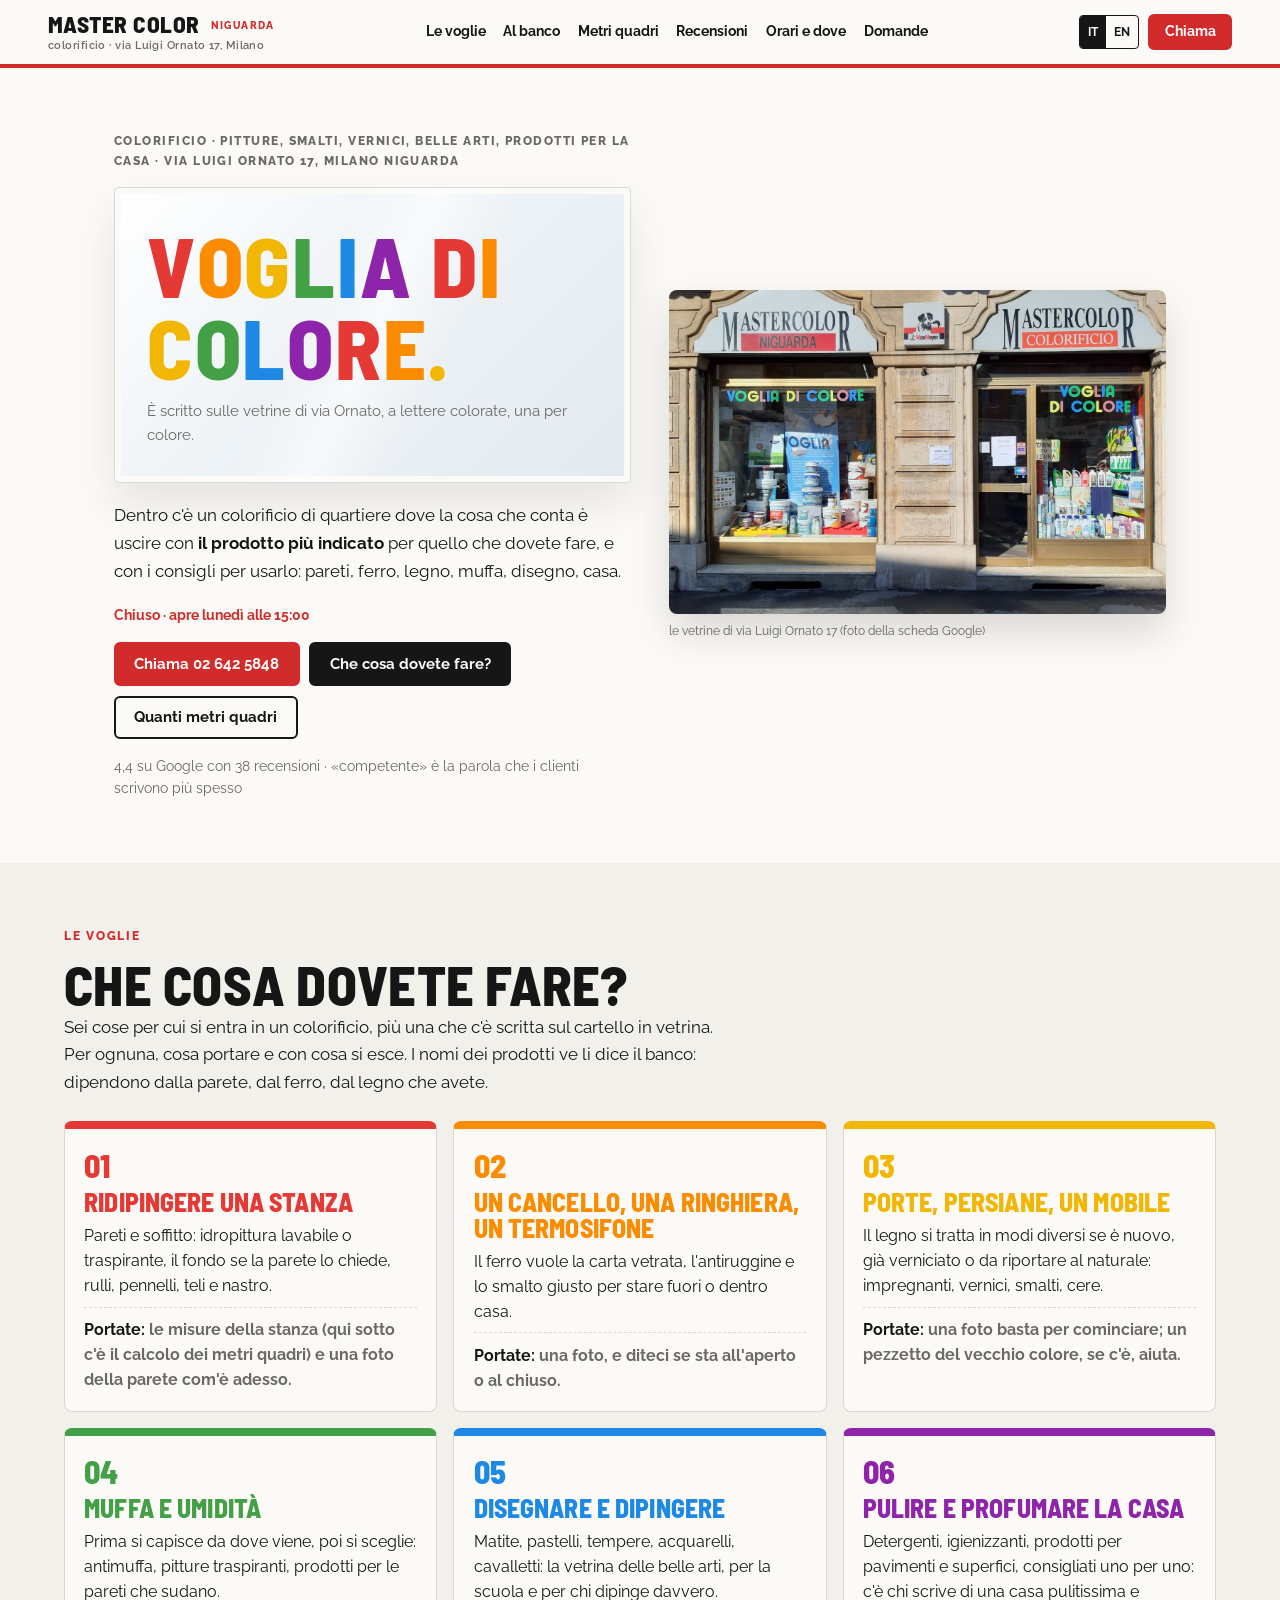
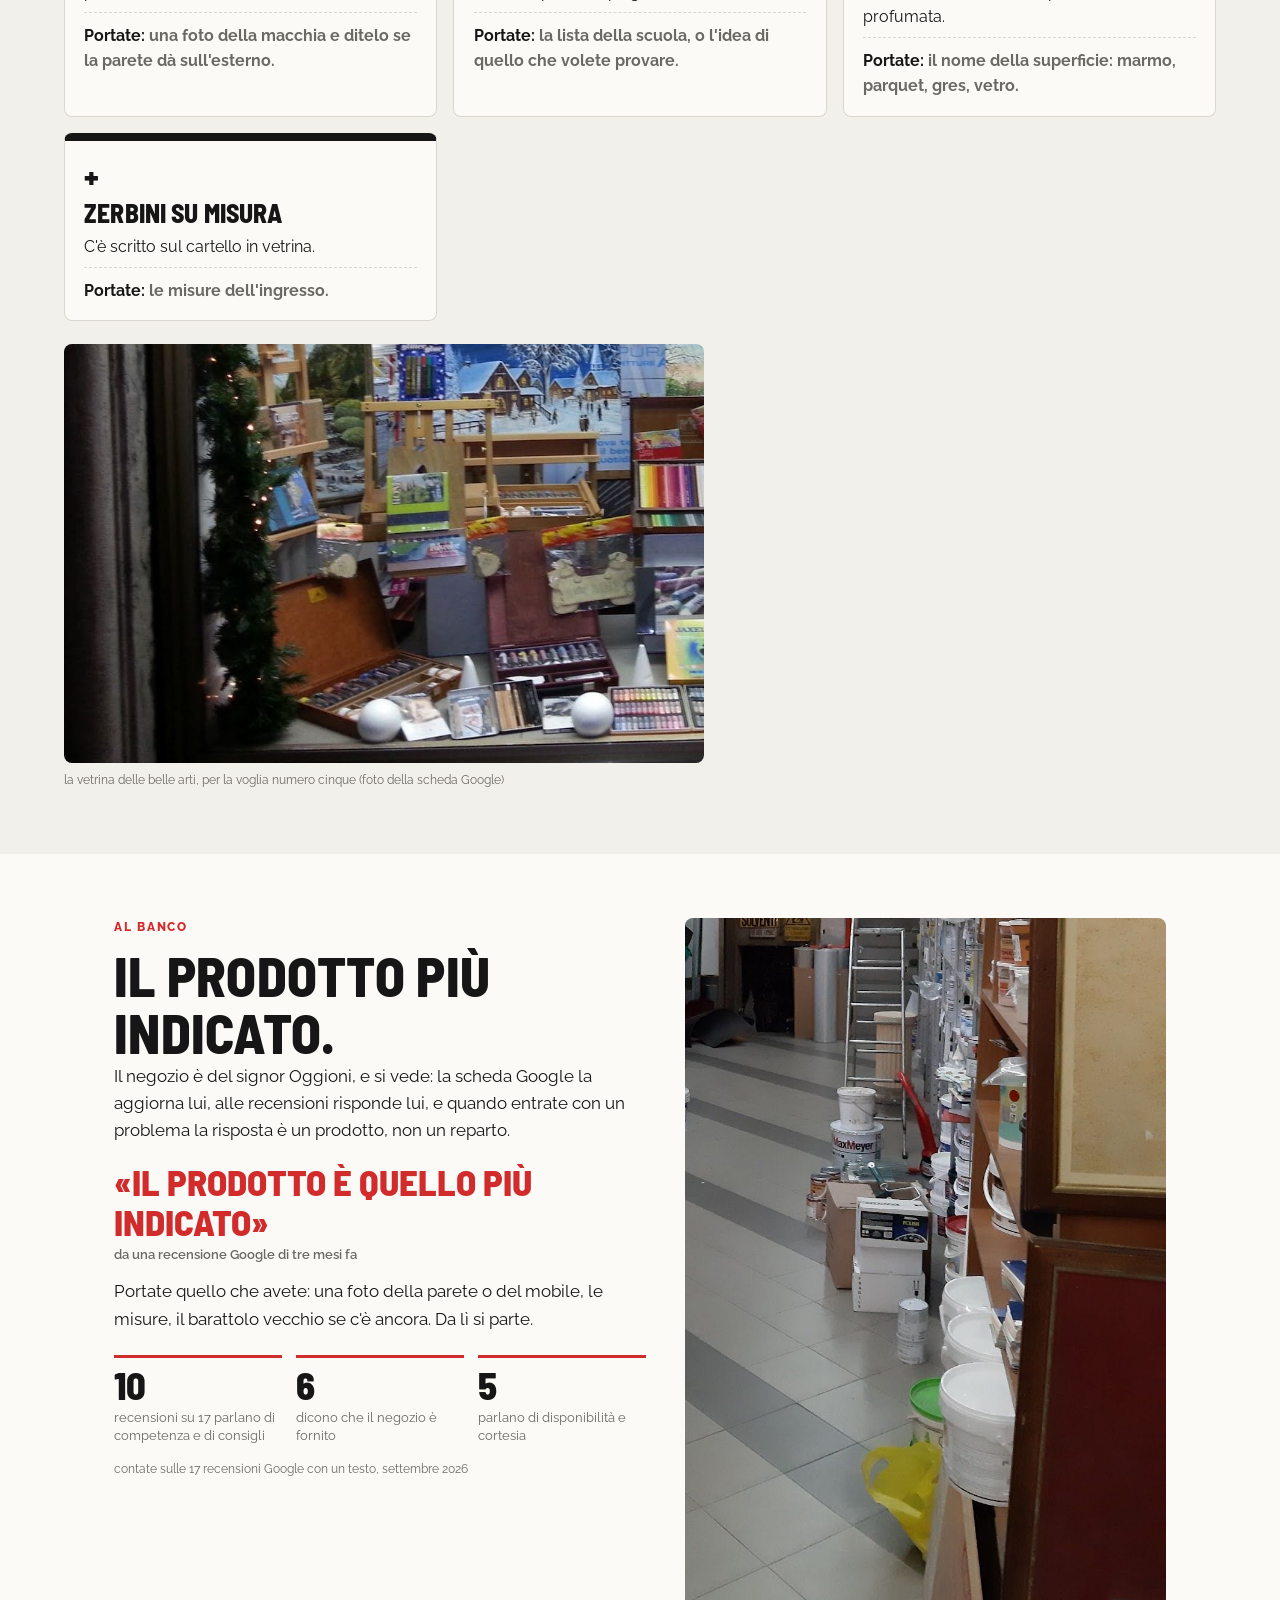
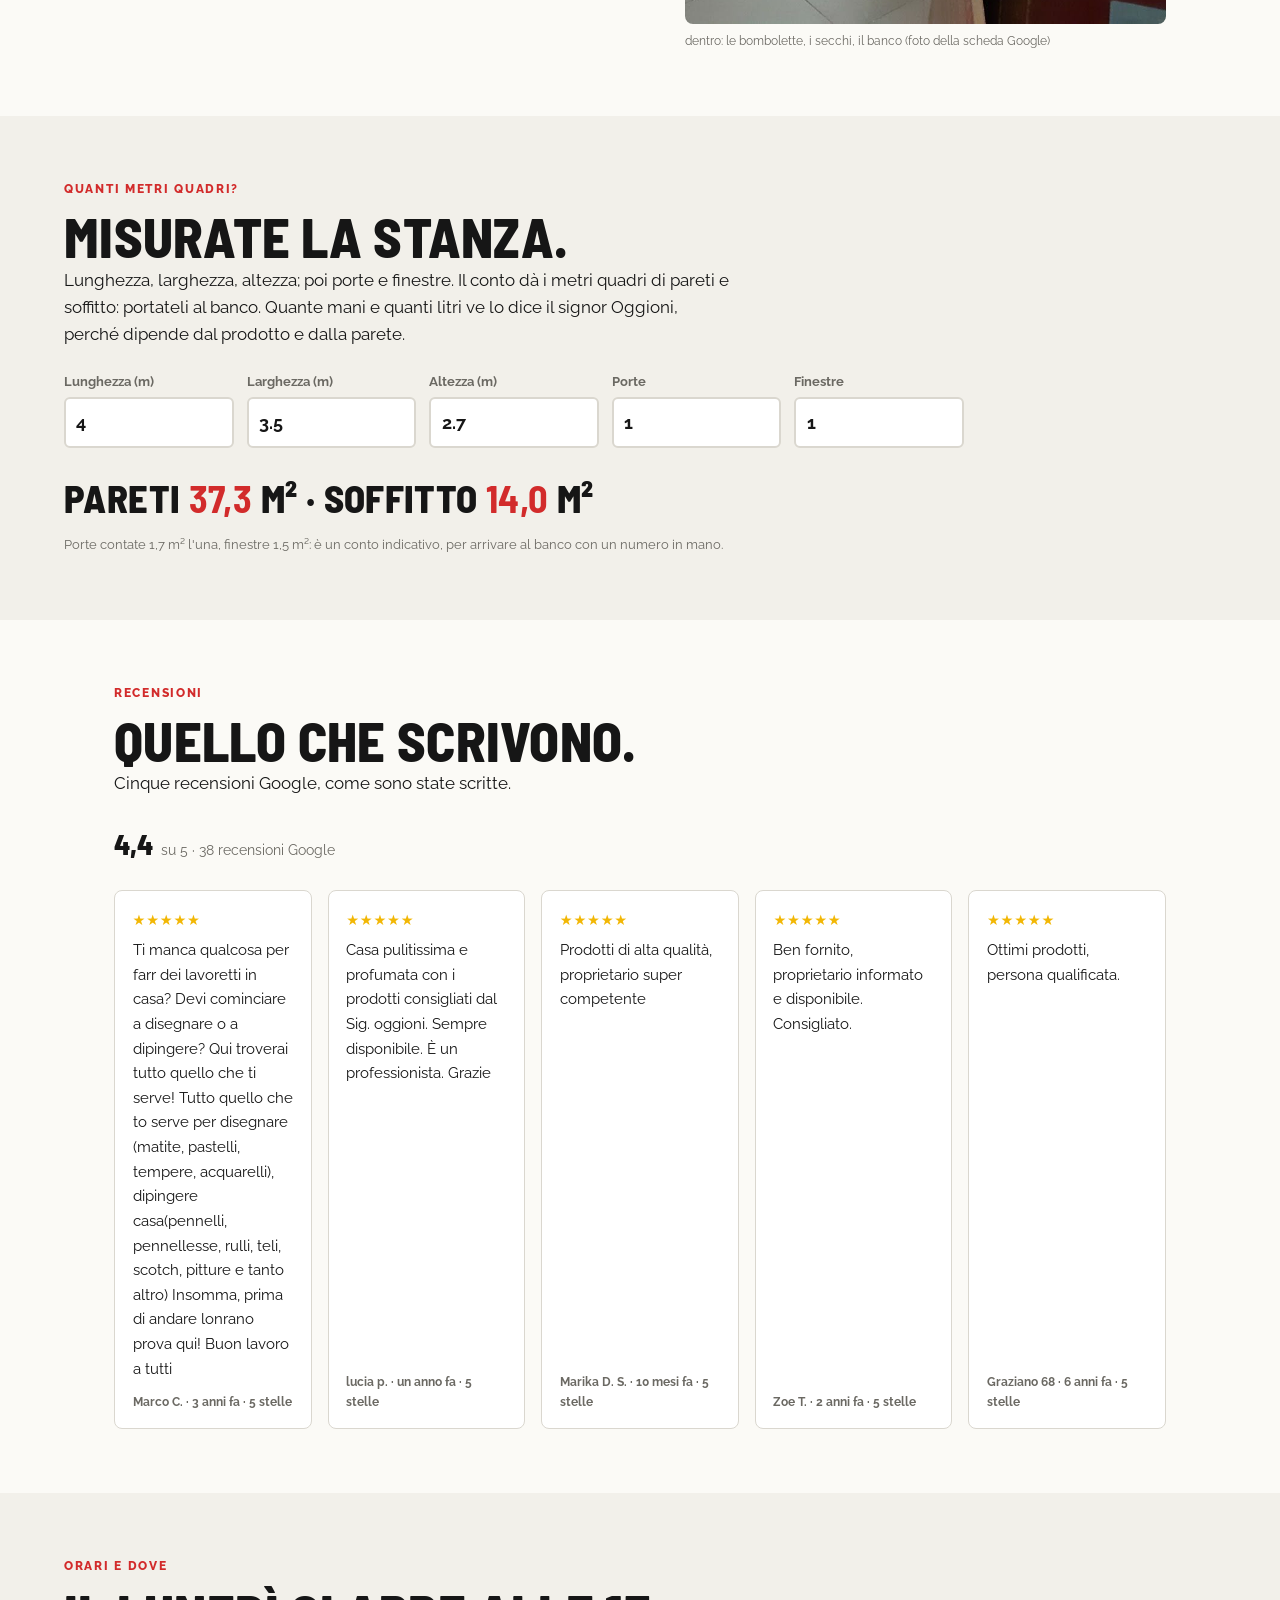
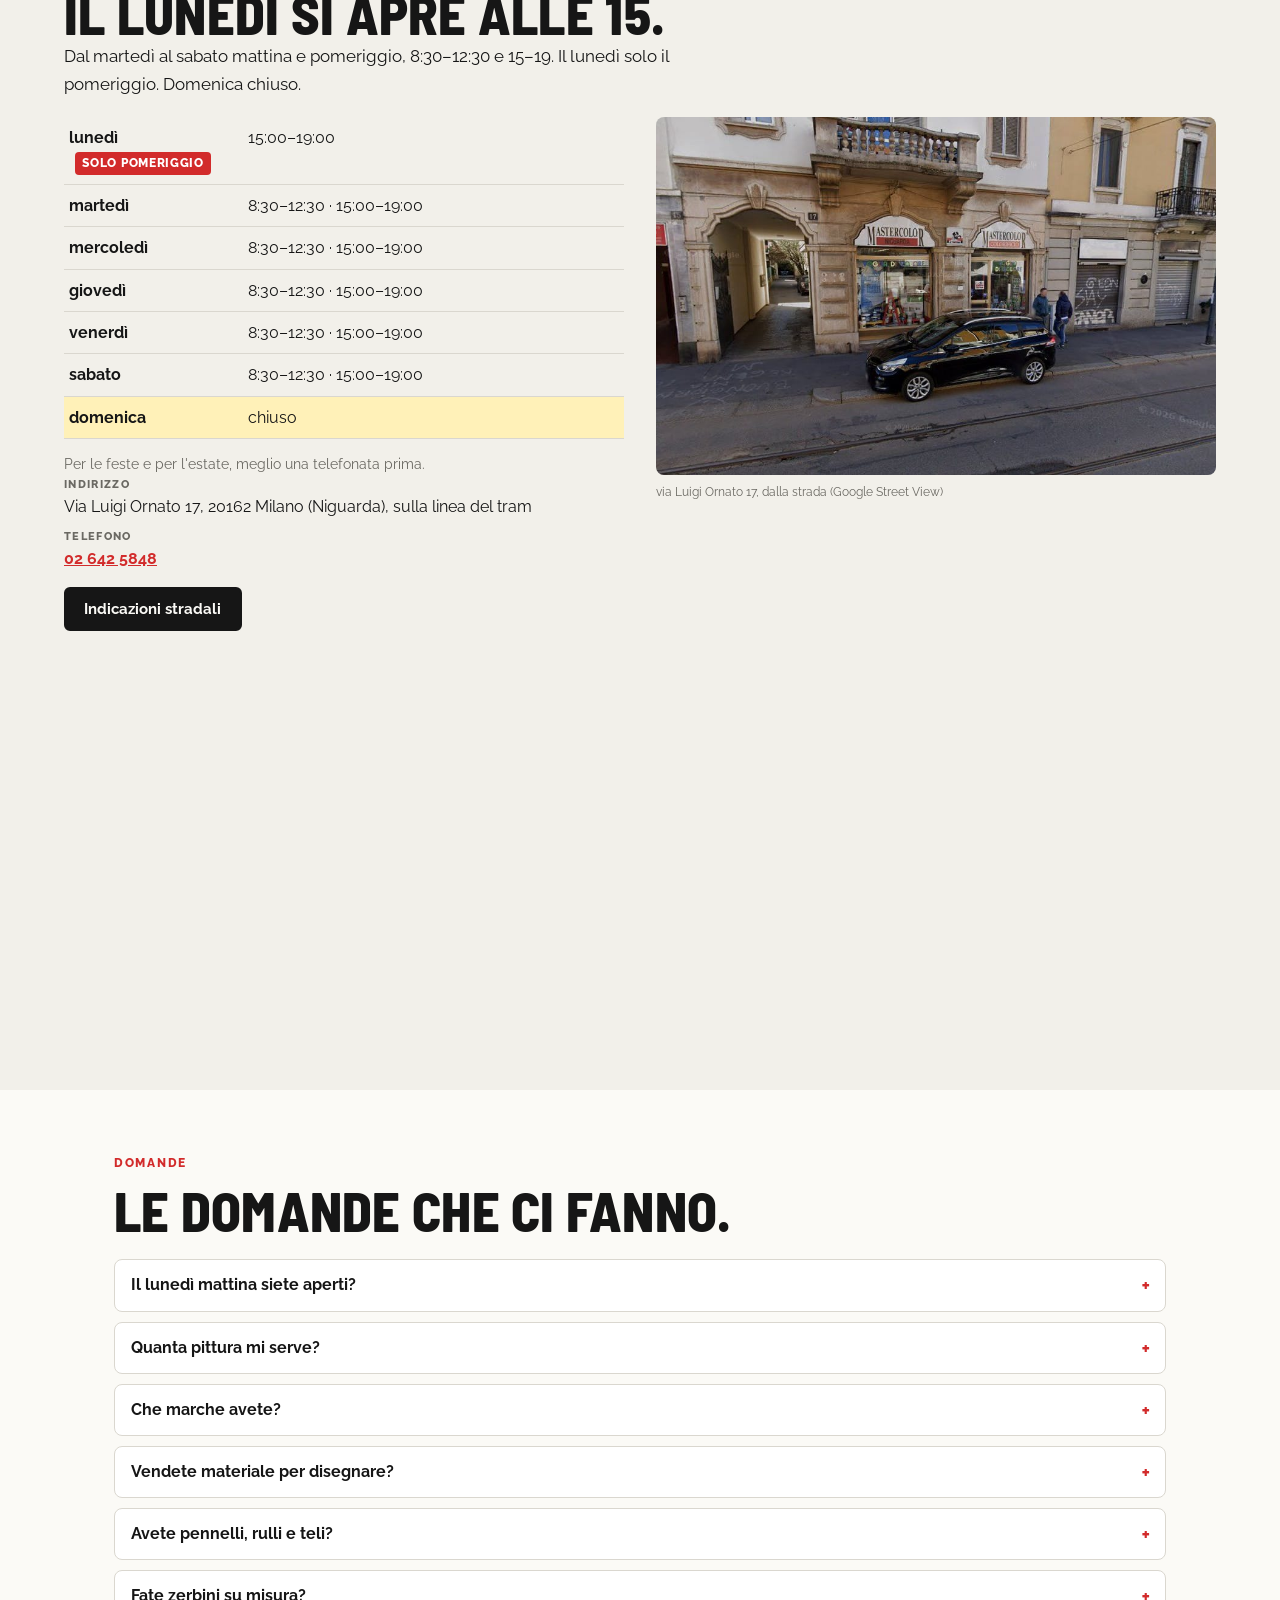
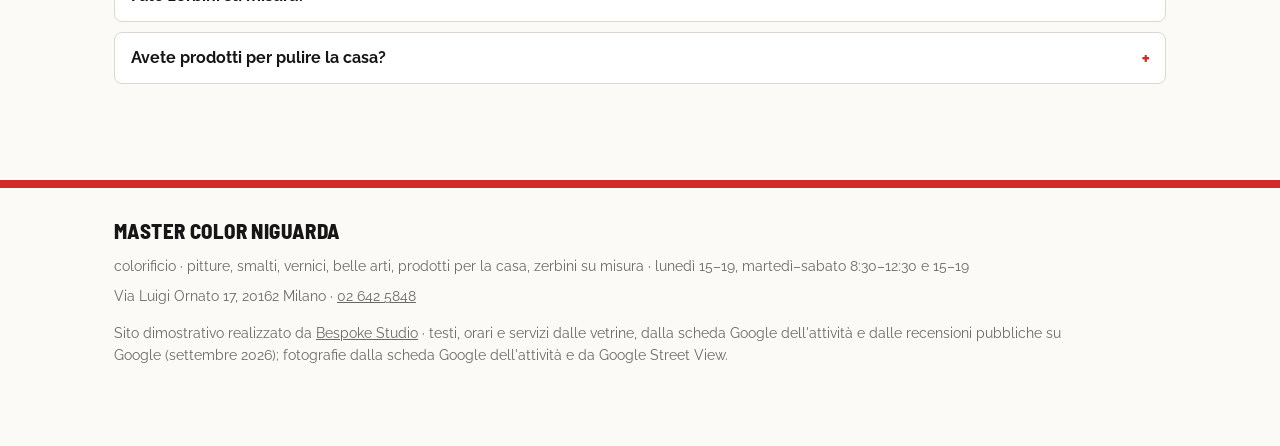
==== index.html @ 480e643a "Master Color Niguarda: sito «Voglia di colore.» (plumbing V4, firma le lettere in vetrina) Co-Author" ====
<!DOCTYPE html>
<html lang="it" class="no-js">
<head>
<meta charset="utf-8">
<meta name="viewport" content="width=device-width, initial-scale=1">
<title>Master Color Niguarda — Voglia di colore. Colorificio in via Luigi Ornato 17, Milano</title>
<meta name="description" content="Master Color Niguarda, colorificio in via Luigi Ornato 17 a Milano (Niguarda): pitture per pareti e soffitti, smalti per ferro e legno, prodotti contro muffa e umidità, belle arti, prodotti per la casa, zerbini su misura. Al banco il prodotto più indicato per quello che dovete fare. Lunedì dalle 15, martedì–sabato 8:30–12:30 e 15–19. Tel 02 642 5848.">
<link rel="canonical" href="https://rotenzark.github.io/master-color-niguarda/">
<meta property="og:type" content="business.business">
<meta property="og:title" content="Master Color Niguarda — Voglia di colore.">
<meta property="og:description" content="Colorificio in via Luigi Ornato 17, Milano Niguarda: pareti, ferro, legno, muffa, disegno, casa. Al banco il prodotto più indicato per quello che dovete fare.">
<meta property="og:image" content="https://rotenzark.github.io/master-color-niguarda/img/og.jpg">
<meta property="og:url" content="https://rotenzark.github.io/master-color-niguarda/">
<meta property="og:locale" content="it_IT">
<meta name="theme-color" content="#D22B2B">
<link rel="icon" href="img/favicon.svg" type="image/svg+xml">
<link rel="icon" href="img/favicon-32.png" sizes="32x32" type="image/png">
<link rel="apple-touch-icon" href="img/apple-touch-icon.png">
<link rel="preconnect" href="https://fonts.googleapis.com">
<link rel="preconnect" href="https://fonts.gstatic.com" crossorigin>
<link href="https://fonts.googleapis.com/css2?family=Barlow+Semi+Condensed:wght@700;800&family=Raleway:ital,wght@0,400;0,600;0,700;0,800;1,400&display=swap" rel="stylesheet">
<link rel="stylesheet" href="css/styles.css?v=1">
<script type="application/ld+json">
{"@context":"https://schema.org","@type":"HardwareStore","name":"Master Color Niguarda di Oggioni Luca","alternateName":"Mastercolor Niguarda","image":"https://rotenzark.github.io/master-color-niguarda/img/og.jpg","url":"https://rotenzark.github.io/master-color-niguarda/","telephone":"+390266425848","address":{"@type":"PostalAddress","streetAddress":"Via Luigi Ornato 17","addressLocality":"Milano","postalCode":"20162","addressRegion":"MI","addressCountry":"IT"},"geo":{"@type":"GeoCoordinates","latitude":45.5160526,"longitude":9.1910031},"openingHoursSpecification":[{"@type":"OpeningHoursSpecification","dayOfWeek":"Monday","opens":"15:00","closes":"19:00"},{"@type":"OpeningHoursSpecification","dayOfWeek":["Tuesday","Wednesday","Thursday","Friday","Saturday"],"opens":"08:30","closes":"12:30"},{"@type":"OpeningHoursSpecification","dayOfWeek":["Tuesday","Wednesday","Thursday","Friday","Saturday"],"opens":"15:00","closes":"19:00"}],"aggregateRating":{"@type":"AggregateRating","ratingValue":"4.4","reviewCount":"38"}}
</script>
<script type="application/ld+json">
{"@context":"https://schema.org","@type":"FAQPage","mainEntity":[
{"@type":"Question","name":"Il lunedì mattina siete aperti?","acceptedAnswer":{"@type":"Answer","text":"No: il lunedì apriamo alle 15 e chiudiamo alle 19. Dal martedì al sabato 8:30–12:30 e 15–19. Domenica chiuso."}},
{"@type":"Question","name":"Quanta pittura mi serve?","acceptedAnswer":{"@type":"Answer","text":"Portateci le misure: il calcolo dei metri quadri di pareti e soffitto lo trovate sul sito. Quante mani e quanti litri ve lo diciamo al banco, perché dipende dal prodotto e dalla parete."}},
{"@type":"Question","name":"Che marche avete?","acceptedAnswer":{"@type":"Answer","text":"Sull'insegna c'è MaxMeyer. Per il resto chiedete al banco: dipende da cosa dovete fare."}},
{"@type":"Question","name":"Vendete materiale per disegnare?","acceptedAnswer":{"@type":"Answer","text":"Sì: matite, pastelli, tempere, acquarelli e cavalletti, in vetrina e dentro."}},
{"@type":"Question","name":"Avete pennelli, rulli e teli?","acceptedAnswer":{"@type":"Answer","text":"Sì, insieme alle pitture: pennelli, pennellesse, rulli, teli e nastro."}},
{"@type":"Question","name":"Fate zerbini su misura?","acceptedAnswer":{"@type":"Answer","text":"Sì, è scritto in vetrina: portate le misure dell'ingresso."}},
{"@type":"Question","name":"Avete prodotti per pulire la casa?","acceptedAnswer":{"@type":"Answer","text":"Sì: detergenti, igienizzanti, prodotti per pavimenti e superfici, consigliati in base a quello che dovete pulire."}}
]}
</script>
</head>
<body>

<div class="intro" id="intro" aria-hidden="true">
  <div class="vetro intro__vetro">
    <p class="intro__t"><span class="vetrina" id="introVetrina" data-vetrina data-vetrina-manuale data-stato="applicata"><span class="parola"><span class="lt c1">V</span><span class="lt c2">O</span><span class="lt c3">G</span><span class="lt c4">L</span><span class="lt c5">I</span><span class="lt c6">A</span></span> <span class="parola"><span class="lt c1">D</span><span class="lt c2">I</span></span> <span class="parola"><span class="lt c3">C</span><span class="lt c4">O</span><span class="lt c5">L</span><span class="lt c6">O</span><span class="lt c1">R</span><span class="lt c2">E</span></span></span></p>
    <p class="intro__f" id="introFine" data-i18n="intro.f">Master Color Niguarda · via Luigi Ornato 17</p>
  </div>
  <button type="button" class="intro__skip" id="introSkip" data-i18n="intro.skip">salta</button>
</div>

<header class="testata" id="top">
  <a class="marchio" href="#top" aria-label="Master Color Niguarda, torna in cima" data-i18n-aria="nav.home">
    <span class="marchio__n">Master Color <small>Niguarda</small></span>
    <span class="marchio__s" data-i18n="marchio.s">colorificio · via Luigi Ornato 17, Milano</span>
  </a>
  <nav class="nav" id="mainNav" aria-label="Menu principale">
    <a href="#voglie" data-i18n="nav.voglie">Le voglie</a>
    <a href="#banco" data-i18n="nav.banco">Al banco</a>
    <a href="#metri" data-i18n="nav.metri">Metri quadri</a>
    <a href="#recensioni" data-i18n="nav.recensioni">Recensioni</a>
    <a href="#orari" data-i18n="nav.orari">Orari e dove</a>
    <a href="#domande" data-i18n="nav.domande">Domande</a>
  </nav>
  <div class="testata__coda">
    <div class="lingue" role="group" aria-label="Lingua">
      <button type="button" data-lang="it" class="is-on">IT</button><button type="button" data-lang="en">EN</button>
    </div>
    <a class="bottone bottone--rosso" href="tel:+390266425848" data-i18n="cta.chiama">Chiama</a>
    <button type="button" class="burger" id="burger" aria-label="Apri il menu" aria-expanded="false" aria-controls="drawer" data-i18n-aria="nav.apri"><span></span><span></span><span></span></button>
  </div>
</header>
<div class="drawer" id="drawer" hidden>
  <a href="#voglie" data-i18n="nav.voglie">Le voglie</a>
  <a href="#banco" data-i18n="nav.banco">Al banco</a>
  <a href="#metri" data-i18n="nav.metri">Metri quadri</a>
  <a href="#recensioni" data-i18n="nav.recensioni">Recensioni</a>
  <a href="#orari" data-i18n="nav.orari">Orari e dove</a>
  <a href="#domande" data-i18n="nav.domande">Domande</a>
  <a class="drawer__cta" href="tel:+390266425848" data-i18n="cta.chiama2">Chiama 02 642 5848</a>
</div>

<main>

<!-- ═══ APERTURA: la vetrina ═══ -->
<section class="sezione" aria-labelledby="titolo">
  <div class="apertura">
    <div class="apertura__testo">
      <p class="apertura__k" data-i18n="h.k">Colorificio · pitture, smalti, vernici, belle arti, prodotti per la casa · via Luigi Ornato 17, Milano Niguarda</p>
      <div class="vetro apertura__vetro">
        <h1 class="apertura__h" id="titolo" aria-label="Voglia di colore."><span class="vetrina" id="heroVetrina" data-vetrina data-vetrina-manuale data-stato="applicata" aria-hidden="true"><span class="parola"><span class="lt c1">V</span><span class="lt c2">O</span><span class="lt c3">G</span><span class="lt c4">L</span><span class="lt c5">I</span><span class="lt c6">A</span></span> <span class="parola"><span class="lt c1">D</span><span class="lt c2">I</span></span> <span class="parola"><span class="lt c3">C</span><span class="lt c4">O</span><span class="lt c5">L</span><span class="lt c6">O</span><span class="lt c1">R</span><span class="lt c2">E</span><span class="lt c3">.</span></span></span></h1>
        <p class="apertura__gloss" data-i18n="h.gloss">È scritto sulle vetrine di via Ornato, a lettere colorate, una per colore.</p>
      </div>
      <p class="apertura__p" data-i18n="h.p">Dentro c'è un colorificio di quartiere dove la cosa che conta è uscire con <b>il prodotto più indicato</b> per quello che dovete fare, e con i consigli per usarlo: pareti, ferro, legno, muffa, disegno, casa.</p>
      <p class="apertura__stato" id="orarioStato">Orari in negozio</p>
      <div class="apertura__azioni">
        <a class="bottone bottone--rosso" href="tel:+390266425848" data-i18n="h.cta1">Chiama 02 642 5848</a>
        <a class="bottone bottone--nero" href="#voglie" data-i18n="h.cta2">Che cosa dovete fare?</a>
        <a class="bottone bottone--bordo" href="#metri" data-i18n="h.cta3">Quanti metri quadri</a>
      </div>
      <p class="apertura__badge" data-i18n="h.badge">4,4 su Google con 38 recensioni · «competente» è la parola che i clienti scrivono più spesso</p>
    </div>
    <figure class="foto apertura__foto">
      <button type="button" class="shot" data-full="img/facciata.jpg" aria-label="Ingrandisci la foto della facciata" data-i18n-aria="h.zoom">
        <img src="img/facciata.jpg" alt="La facciata in via Luigi Ornato: le due insegne Mastercolor Niguarda e Mastercolor Colorificio, e sulle vetrine la scritta Voglia di colore a lettere colorate" width="1400" height="914" data-i18n-alt="h.alt">
      </button>
      <figcaption class="didascalia" data-i18n="h.cap">le vetrine di via Luigi Ornato 17 (foto della scheda Google)</figcaption>
    </figure>
  </div>
</section>

<!-- ═══ LE VOGLIE ═══ -->
<section class="sezione sezione--tinta" id="voglie" aria-labelledby="t-voglie">
  <div class="dentro">
    <p class="sezione__k reveal" data-i18n="v.k">le voglie</p>
    <h2 class="sezione__h vetrina reveal reveal-d1" id="t-voglie" data-vetrina data-stato="applicata" style="--c:var(--rosso-insegna)" data-i18n="v.h">Che cosa dovete fare?</h2>
    <p class="sezione__p reveal reveal-d2" data-i18n="v.p">Sei cose per cui si entra in un colorificio, più una che c'è scritta sul cartello in vetrina. Per ognuna, cosa portare e con cosa si esce. I nomi dei prodotti ve li dice il banco: dipendono dalla parete, dal ferro, dal legno che avete.</p>
    <ol class="voglie">
      <li class="voglia voglia--rosso reveal"><span class="voglia__n">01</span><h3 class="vetrina" data-vetrina data-stato="applicata" data-i18n="v1.h">Ridipingere una stanza</h3><p data-i18n="v1.p">Pareti e soffitto: idropittura lavabile o traspirante, il fondo se la parete lo chiede, rulli, pennelli, teli e nastro.</p><p class="voglia__porta" data-i18n="v1.b"><b>Portate:</b> le misure della stanza (qui sotto c'è il calcolo dei metri quadri) e una foto della parete com'è adesso.</p></li>
      <li class="voglia voglia--arancio reveal reveal-d1"><span class="voglia__n">02</span><h3 class="vetrina" data-vetrina data-stato="applicata" data-i18n="v2.h">Un cancello, una ringhiera, un termosifone</h3><p data-i18n="v2.p">Il ferro vuole la carta vetrata, l'antiruggine e lo smalto giusto per stare fuori o dentro casa.</p><p class="voglia__porta" data-i18n="v2.b"><b>Portate:</b> una foto, e diteci se sta all'aperto o al chiuso.</p></li>
      <li class="voglia voglia--giallo reveal reveal-d2"><span class="voglia__n">03</span><h3 class="vetrina" data-vetrina data-stato="applicata" data-i18n="v3.h">Porte, persiane, un mobile</h3><p data-i18n="v3.p">Il legno si tratta in modi diversi se è nuovo, già verniciato o da riportare al naturale: impregnanti, vernici, smalti, cere.</p><p class="voglia__porta" data-i18n="v3.b"><b>Portate:</b> una foto basta per cominciare; un pezzetto del vecchio colore, se c'è, aiuta.</p></li>
      <li class="voglia voglia--verde reveal"><span class="voglia__n">04</span><h3 class="vetrina" data-vetrina data-stato="applicata" data-i18n="v4.h">Muffa e umidità</h3><p data-i18n="v4.p">Prima si capisce da dove viene, poi si sceglie: antimuffa, pitture traspiranti, prodotti per le pareti che sudano.</p><p class="voglia__porta" data-i18n="v4.b"><b>Portate:</b> una foto della macchia e ditelo se la parete dà sull'esterno.</p></li>
      <li class="voglia voglia--azzurro reveal reveal-d1"><span class="voglia__n">05</span><h3 class="vetrina" data-vetrina data-stato="applicata" data-i18n="v5.h">Disegnare e dipingere</h3><p data-i18n="v5.p">Matite, pastelli, tempere, acquarelli, cavalletti: la vetrina delle belle arti, per la scuola e per chi dipinge davvero.</p><p class="voglia__porta" data-i18n="v5.b"><b>Portate:</b> la lista della scuola, o l'idea di quello che volete provare.</p></li>
      <li class="voglia voglia--viola reveal reveal-d2"><span class="voglia__n">06</span><h3 class="vetrina" data-vetrina data-stato="applicata" data-i18n="v6.h">Pulire e profumare la casa</h3><p data-i18n="v6.p">Detergenti, igienizzanti, prodotti per pavimenti e superfici, consigliati uno per uno: c'è chi scrive di una casa pulitissima e profumata.</p><p class="voglia__porta" data-i18n="v6.b"><b>Portate:</b> il nome della superficie: marmo, parquet, gres, vetro.</p></li>
      <li class="voglia voglia--nero reveal reveal-d3"><span class="voglia__n">+</span><h3 class="vetrina" data-vetrina data-stato="applicata" data-i18n="v7.h">Zerbini su misura</h3><p data-i18n="v7.p">C'è scritto sul cartello in vetrina.</p><p class="voglia__porta" data-i18n="v7.b"><b>Portate:</b> le misure dell'ingresso.</p></li>
    </ol>
    <figure class="foto reveal" style="max-width:640px;margin-top:1.4rem">
      <button type="button" class="shot" data-full="img/vetrina.jpg" aria-label="Ingrandisci la foto della vetrina delle belle arti" data-i18n-aria="v.zoom">
        <img src="img/vetrina.jpg" alt="La vetrina delle belle arti: cavalletti, quadri, scatole di pastelli e matite colorate" width="880" height="576" data-i18n-alt="v.alt">
      </button>
      <figcaption class="didascalia" data-i18n="v.cap">la vetrina delle belle arti, per la voglia numero cinque (foto della scheda Google)</figcaption>
    </figure>
  </div>
</section>

<!-- ═══ AL BANCO ═══ -->
<section class="sezione" id="banco" aria-labelledby="t-banco">
  <div class="due">
    <div>
      <p class="sezione__k reveal" data-i18n="b.k">al banco</p>
      <h2 class="sezione__h vetrina reveal reveal-d1" id="t-banco" data-vetrina data-stato="applicata" style="--c:var(--azzurro)" data-i18n="b.h">Il prodotto più indicato.</h2>
      <p class="sezione__p reveal reveal-d2" data-i18n="b.p1">Il negozio è del signor Oggioni, e si vede: la scheda Google la aggiorna lui, alle recensioni risponde lui, e quando entrate con un problema la risposta è un prodotto, non un reparto.</p>
      <p class="citazione reveal reveal-d2"><span data-i18n="b.cit">«Il prodotto è quello più indicato»</span><small data-i18n="b.cit2">da una recensione Google di tre mesi fa</small></p>
      <p class="sezione__p reveal reveal-d3" data-i18n="b.p2">Portate quello che avete: una foto della parete o del mobile, le misure, il barattolo vecchio se c'è ancora. Da lì si parte.</p>
      <ul class="conteggio reveal reveal-d3">
        <li><b>10</b><span data-i18n="b.n1">recensioni su 17 parlano di competenza e di consigli</span></li>
        <li><b>6</b><span data-i18n="b.n2">dicono che il negozio è fornito</span></li>
        <li><b>5</b><span data-i18n="b.n3">parlano di disponibilità e cortesia</span></li>
      </ul>
      <p class="conteggio__nota reveal" data-i18n="b.nota">contate sulle 17 recensioni Google con un testo, settembre 2026</p>
    </div>
    <figure class="foto reveal reveal-d2">
      <button type="button" class="shot" data-full="img/interno.jpg" aria-label="Ingrandisci la foto dell'interno" data-i18n-aria="b.zoom">
        <img src="img/interno.jpg" alt="Dentro il colorificio: l'espositore delle bombolette spray, i secchi di pittura, il banco rosso e le cartelle colori" width="800" height="1173" data-i18n-alt="b.alt">
      </button>
      <figcaption class="didascalia" data-i18n="b.cap">dentro: le bombolette, i secchi, il banco (foto della scheda Google)</figcaption>
    </figure>
  </div>
</section>

<!-- ═══ METRI QUADRI ═══ -->
<section class="sezione sezione--tinta" id="metri" aria-labelledby="t-metri">
  <div class="dentro">
    <p class="sezione__k reveal" data-i18n="q.k">quanti metri quadri?</p>
    <h2 class="sezione__h vetrina reveal reveal-d1" id="t-metri" data-vetrina data-stato="applicata" style="--c:var(--verde)" data-i18n="q.h">Misurate la stanza.</h2>
    <p class="sezione__p reveal reveal-d2" data-i18n="q.p">Lunghezza, larghezza, altezza; poi porte e finestre. Il conto dà i metri quadri di pareti e soffitto: portateli al banco. Quante mani e quanti litri ve lo dice il signor Oggioni, perché dipende dal prodotto e dalla parete.</p>
    <form class="calc reveal reveal-d2" id="calc" novalidate>
      <label><span data-i18n="q.l">Lunghezza (m)</span><input type="number" id="cL" inputmode="decimal" min="0" step="0.1" value="4"></label>
      <label><span data-i18n="q.w">Larghezza (m)</span><input type="number" id="cW" inputmode="decimal" min="0" step="0.1" value="3.5"></label>
      <label><span data-i18n="q.a">Altezza (m)</span><input type="number" id="cH" inputmode="decimal" min="0" step="0.1" value="2.7"></label>
      <label><span data-i18n="q.d">Porte</span><input type="number" id="cP" inputmode="numeric" min="0" step="1" value="1"></label>
      <label><span data-i18n="q.f">Finestre</span><input type="number" id="cF" inputmode="numeric" min="0" step="1" value="1"></label>
    </form>
    <p class="calc__out reveal reveal-d3" aria-live="polite"><span data-i18n="q.pareti">pareti</span> <b id="cOutPareti">—</b> m² · <span data-i18n="q.soffitto">soffitto</span> <b id="cOutSoffitto">—</b> m²</p>
    <p class="calc__nota reveal" data-i18n="q.nota">Porte contate 1,7 m² l'una, finestre 1,5 m²: è un conto indicativo, per arrivare al banco con un numero in mano.</p>
  </div>
</section>

<!-- ═══ RECENSIONI ═══ -->
<section class="sezione" id="recensioni" aria-labelledby="t-recensioni">
  <p class="sezione__k reveal" data-i18n="r.k">recensioni</p>
  <h2 class="sezione__h vetrina reveal reveal-d1" id="t-recensioni" data-vetrina data-stato="applicata" style="--c:var(--arancio)" data-i18n="r.h">Quello che scrivono.</h2>
  <p class="sezione__p reveal reveal-d2" data-i18n="r.p">Cinque recensioni Google, come sono state scritte.</p>
  <p class="voto reveal reveal-d2"><b>4,4</b><span data-i18n="r.voto">su 5 · 38 recensioni Google</span></p>
  <ul class="recensioni">
    <li class="rec reveal"><span class="stelle" aria-hidden="true">★★★★★</span><p>Ti manca qualcosa per farr dei lavoretti in casa? Devi cominciare a disegnare o a dipingere? Qui troverai tutto quello che ti serve! Tutto quello che to serve per disegnare (matite, pastelli, tempere, acquarelli), dipingere casa(pennelli, pennellesse, rulli, teli, scotch, pitture e tanto altro) Insomma, prima di andare lonrano prova qui! Buon lavoro a tutti</p><span class="rec__chi" data-i18n="r1.c">Marco C. · 3 anni fa · 5 stelle</span></li>
    <li class="rec reveal reveal-d1"><span class="stelle" aria-hidden="true">★★★★★</span><p>Casa pulitissima e profumata con i prodotti consigliati dal Sig. oggioni. Sempre disponibile. È un professionista. Grazie</p><span class="rec__chi" data-i18n="r2.c">lucia p. · un anno fa · 5 stelle</span></li>
    <li class="rec reveal reveal-d2"><span class="stelle" aria-hidden="true">★★★★★</span><p>Prodotti di alta qualità, proprietario super competente</p><span class="rec__chi" data-i18n="r3.c">Marika D. S. · 10 mesi fa · 5 stelle</span></li>
    <li class="rec reveal reveal-d3"><span class="stelle" aria-hidden="true">★★★★★</span><p>Ben fornito, proprietario informato e disponibile. Consigliato.</p><span class="rec__chi" data-i18n="r4.c">Zoe T. · 2 anni fa · 5 stelle</span></li>
    <li class="rec reveal reveal-d3"><span class="stelle" aria-hidden="true">★★★★★</span><p>Ottimi prodotti, persona qualificata.</p><span class="rec__chi" data-i18n="r5.c">Graziano 68 · 6 anni fa · 5 stelle</span></li>
  </ul>
</section>

<!-- ═══ ORARI E DOVE ═══ -->
<section class="sezione sezione--tinta" id="orari" aria-labelledby="t-orari">
  <div class="dentro">
    <p class="sezione__k reveal" data-i18n="o.k">orari e dove</p>
    <h2 class="sezione__h vetrina reveal reveal-d1" id="t-orari" data-vetrina data-stato="applicata" style="--c:var(--viola)" data-i18n="o.h">Il lunedì si apre alle 15.</h2>
    <p class="sezione__p reveal reveal-d2" data-i18n="o.p">Dal martedì al sabato mattina e pomeriggio, 8:30–12:30 e 15–19. Il lunedì solo il pomeriggio. Domenica chiuso.</p>
    <div class="dove">
      <div class="orari reveal reveal-d2">
        <table>
          <caption class="sr" data-i18n="o.cap">Orari di apertura</caption>
          <tbody>
            <tr data-day="1"><td><span data-i18n="g.lun">lunedì</span><span class="pom" data-i18n="g.pom">solo pomeriggio</span></td><td>15:00–19:00</td></tr>
            <tr data-day="2"><td data-i18n="g.mar">martedì</td><td>8:30–12:30 · 15:00–19:00</td></tr>
            <tr data-day="3"><td data-i18n="g.mer">mercoledì</td><td>8:30–12:30 · 15:00–19:00</td></tr>
            <tr data-day="4"><td data-i18n="g.gio">giovedì</td><td>8:30–12:30 · 15:00–19:00</td></tr>
            <tr data-day="5"><td data-i18n="g.ven">venerdì</td><td>8:30–12:30 · 15:00–19:00</td></tr>
            <tr data-day="6"><td data-i18n="g.sab">sabato</td><td>8:30–12:30 · 15:00–19:00</td></tr>
            <tr data-day="0"><td data-i18n="g.dom">domenica</td><td data-i18n="g.chiuso">chiuso</td></tr>
          </tbody>
        </table>
        <p class="orari__nota" data-i18n="o.nota">Per le feste e per l'estate, meglio una telefonata prima.</p>
        <ul class="contatti">
          <li><span class="contatti__k" data-i18n="k.ind">indirizzo</span>Via Luigi Ornato 17, 20162 Milano (Niguarda), sulla linea del tram</li>
          <li><span class="contatti__k" data-i18n="k.tel">telefono</span><a href="tel:+390266425848">02 642 5848</a></li>
        </ul>
        <a class="bottone bottone--nero" href="https://www.google.com/maps/dir/?api=1&amp;destination=Via+Luigi+Ornato+17,+20162+Milano" target="_blank" rel="noopener" data-i18n="o.strada">Indicazioni stradali</a>
      </div>
      <figure class="foto reveal reveal-d3">
        <button type="button" class="shot" data-full="img/via.jpg" aria-label="Ingrandisci la foto della via" data-i18n-aria="o.zoom">
          <img src="img/via.jpg" alt="Via Luigi Ornato vista dalla strada: il palazzo col civico 17, le due insegne Mastercolor e i binari del tram" width="922" height="589" data-i18n-alt="o.alt">
        </button>
        <figcaption class="didascalia" data-i18n="o.cap2">via Luigi Ornato 17, dalla strada (Google Street View)</figcaption>
      </figure>
      <div class="mappa reveal" id="mappa">
        <iframe src="https://www.google.com/maps?q=Master+Color+Niguarda,+Via+Luigi+Ornato+17,+20162+Milano&amp;z=16&amp;output=embed" title="Mappa: Master Color Niguarda, Via Luigi Ornato 17, Milano" loading="lazy" referrerpolicy="no-referrer-when-downgrade" allowfullscreen data-i18n-title="o.mappa"></iframe>
      </div>
    </div>
  </div>
</section>

<!-- ═══ DOMANDE ═══ -->
<section class="sezione" id="domande" aria-labelledby="t-domande">
  <p class="sezione__k reveal" data-i18n="d.k">domande</p>
  <h2 class="sezione__h vetrina reveal reveal-d1" id="t-domande" data-vetrina data-stato="applicata" style="--c:var(--giallo)" data-i18n="d.h">Le domande che ci fanno.</h2>
  <div class="domande">
    <details class="reveal"><summary data-i18n="qa.1">Il lunedì mattina siete aperti?</summary><p data-i18n="ra.1">No: il lunedì apriamo alle 15 e chiudiamo alle 19. Dal martedì al sabato 8:30–12:30 e 15–19. Domenica chiuso.</p></details>
    <details class="reveal reveal-d1"><summary data-i18n="qa.2">Quanta pittura mi serve?</summary><p data-i18n="ra.2">Portateci le misure: il calcolo dei metri quadri di pareti e soffitto lo trovate qui sopra. Quante mani e quanti litri ve lo diciamo al banco, perché dipende dal prodotto e dalla parete.</p></details>
    <details class="reveal reveal-d1"><summary data-i18n="qa.3">Che marche avete?</summary><p data-i18n="ra.3">Sull'insegna, fra le due scritte Mastercolor, c'è MaxMeyer. Per il resto chiedete al banco: dipende da cosa dovete fare.</p></details>
    <details class="reveal reveal-d2"><summary data-i18n="qa.4">Vendete materiale per disegnare?</summary><p data-i18n="ra.4">Sì: matite, pastelli, tempere, acquarelli e cavalletti, in vetrina e dentro.</p></details>
    <details class="reveal reveal-d2"><summary data-i18n="qa.5">Avete pennelli, rulli e teli?</summary><p data-i18n="ra.5">Sì, insieme alle pitture: pennelli, pennellesse, rulli, teli e nastro.</p></details>
    <details class="reveal reveal-d3"><summary data-i18n="qa.6">Fate zerbini su misura?</summary><p data-i18n="ra.6">Sì, è scritto in vetrina: portate le misure dell'ingresso.</p></details>
    <details class="reveal reveal-d3"><summary data-i18n="qa.7">Avete prodotti per pulire la casa?</summary><p data-i18n="ra.7">Sì: detergenti, igienizzanti, prodotti per pavimenti e superfici, consigliati in base a quello che dovete pulire.</p></details>
  </div>
</section>

</main>

<footer class="piede">
  <div class="piede__dentro">
    <p class="piede__m">Master Color Niguarda</p>
    <p class="piede__s" data-i18n="piede.s">colorificio · pitture, smalti, vernici, belle arti, prodotti per la casa, zerbini su misura · lunedì 15–19, martedì–sabato 8:30–12:30 e 15–19</p>
    <p class="piede__d">Via Luigi Ornato 17, 20162 Milano · <a href="tel:+390266425848">02 642 5848</a></p>
    <p class="piede__b" data-i18n="piede.b">Sito dimostrativo realizzato da <a href="https://bespokestud.io" target="_blank" rel="noopener">Bespoke Studio</a> · testi, orari e servizi dalle vetrine, dalla scheda Google dell'attività e dalle recensioni pubbliche su Google (settembre 2026); fotografie dalla scheda Google dell'attività e da Google Street View.</p>
  </div>
</footer>

<div class="barra" id="actionBar">
  <a href="tel:+390266425848" data-i18n="b.chiama">Chiama</a>
  <a href="#voglie" data-i18n="b.voglie">Voglie</a>
  <a href="#orari" data-i18n="b.orari">Orari</a>
  <a href="#mappa" data-i18n="b.mappa">Mappa</a>
</div>

<div class="lightbox" id="lightbox" hidden>
  <button type="button" class="lightbox__chiudi" id="lightboxClose" aria-label="Chiudi" data-i18n-aria="lb.chiudi">&times;</button>
  <img src="" alt="" id="lightboxImg">
</div>

<script src="https://cdn.jsdelivr.net/npm/gsap@3.12.5/dist/gsap.min.js"></script>
<script src="https://cdn.jsdelivr.net/npm/gsap@3.12.5/dist/ScrollTrigger.min.js"></script>
<script src="js/main.js?v=1"></script>
</body>
</html>
---- css/styles.css ----
/* Master Color Niguarda · via Luigi Ornato 17 — «Voglia di colore.»
   La frase è scritta sulle loro vetrine a lettere adesive colorate. Il sito parte da quello che avete voglia di fare
   (le voglie: stanza, ferro, legno, muffa, disegno, casa) e arriva al banco, dove conta il prodotto più indicato.
   Firma: le lettere in vetrina — i titoli sono fatti di lettere adesive che si applicano una alla volta (stato finale
   nel CSS: visibili e colorate; il JS le nasconde e le applica). Palette: carta, il rosso della banda dell'insegna,
   le sei tinte della scritta in vetrina. Niente prezzi, mai. */

/* ── reset tecnico (PLUMBING) ── */
[hidden]{display:none !important}
img{max-width:100%;height:auto}
*,*::before,*::after{box-sizing:border-box}

:root{
  --carta:#FBFAF6; --carta-2:#F2F0EA; --linea:#DAD7CF; --inchiostro:#161616; --grigio:#6B6963;
  --rosso-insegna:#D22B2B; --rosso-scuro:#A81F1F;
  --rosso:#E53935; --arancio:#FB8C00; --giallo:#F2B705; --verde:#43A047; --azzurro:#1E88E5; --viola:#8E24AA;
  --f-tit:'Barlow Semi Condensed','Arial Narrow',Impact,sans-serif;
  --f-txt:'Raleway',system-ui,-apple-system,'Segoe UI',sans-serif;
  --lato:clamp(1rem,5vw,4rem);
  --testata:68px;
}
html{scroll-behavior:smooth;scroll-padding-top:calc(var(--testata) + 12px)}
body{margin:0;font-family:var(--f-txt);font-size:1.02rem;line-height:1.62;color:var(--inchiostro);background:var(--carta);-webkit-font-smoothing:antialiased;overflow-x:hidden}
img{display:block}
a{color:inherit}
h1,h2,h3,h4{font-family:var(--f-tit);font-weight:800;line-height:1.02;margin:0;letter-spacing:.005em}
h2{font-size:clamp(2rem,4.4vw,3.4rem);text-transform:uppercase}
h3{font-size:clamp(1.25rem,2vw,1.6rem);text-transform:uppercase}
p{margin:0 0 1em}
b,strong{font-weight:700}
:focus-visible{outline:3px solid var(--azzurro);outline-offset:3px}
.sr{position:absolute;width:1px;height:1px;overflow:hidden;clip-path:inset(50%);white-space:nowrap}

/* reveal: stato iniziale solo dietro .js (anti-flash) */
.js .reveal{opacity:0;transform:translateY(14px);transition:opacity .7s ease,transform .7s ease}
.js .reveal.in-view{opacity:1;transform:none}
html:not(.js) .reveal{opacity:1;transform:none}

/* ── la firma: le lettere in vetrina ── */
.vetrina{display:inline}
.parola{display:inline-block;white-space:nowrap}
.lt{display:inline-block;color:var(--c,inherit);will-change:transform}
.c1{--c:var(--rosso)} .c2{--c:var(--arancio)} .c3{--c:var(--giallo)} .c4{--c:var(--verde)} .c5{--c:var(--azzurro)} .c6{--c:var(--viola)}
.vetro{position:relative;overflow:hidden;background:linear-gradient(135deg,#FFFFFF 0%,#EEF3F7 45%,#E3E9EF 100%);border:1px solid #D3DAE2;box-shadow:inset 0 0 0 6px var(--carta),0 22px 44px rgba(0,0,0,.09)}
.vetro::after{content:'';position:absolute;inset:-40% -20%;background:linear-gradient(115deg,transparent 42%,rgba(255,255,255,.6) 50%,transparent 58%);pointer-events:none}
.vetro > *{position:relative;z-index:1}

/* ── intro: la vetrina ── */
.no-js .intro{display:none}
.intro{position:fixed;inset:0;z-index:300;display:grid;place-content:center;justify-items:center;padding:1rem;background:var(--carta);text-align:center;transition:opacity .6s,visibility .6s}
.intro.hide{opacity:0;visibility:hidden}
.intro__vetro{padding:clamp(1.6rem,6vw,3.4rem) clamp(1.4rem,7vw,4.6rem);max-width:calc(100vw - 2rem)}
.intro__t{margin:0;font-family:var(--f-tit);font-weight:800;text-transform:uppercase;font-size:clamp(2.4rem,9.5vw,6.8rem);line-height:1;letter-spacing:.02em}
.intro__f{margin:1rem 0 0;font-size:.82rem;font-weight:700;letter-spacing:.14em;text-transform:uppercase;color:var(--grigio);opacity:0;transition:opacity .4s}
.intro__f.is-on{opacity:1}
.intro__skip{margin-top:1.4rem;background:none;border:0;color:var(--grigio);font:inherit;font-weight:700;font-size:.82rem;letter-spacing:.1em;text-transform:uppercase;cursor:pointer}

/* ── testata (fondo pieno, NIENTE backdrop-filter) ── */
.testata{position:sticky;top:0;z-index:90;display:flex;align-items:center;justify-content:space-between;gap:1rem;height:var(--testata);padding:0 clamp(1rem,4vw,3rem);background:var(--carta);color:var(--inchiostro);border-bottom:4px solid var(--rosso-insegna);max-width:100%;overflow:hidden}
.marchio{display:flex;flex-direction:column;justify-content:center;text-decoration:none;line-height:1;white-space:nowrap;min-width:0}
.marchio__n{font-family:var(--f-tit);font-weight:800;font-size:1.45rem;text-transform:uppercase;letter-spacing:.02em}
.marchio__n small{font-size:.62rem;font-family:var(--f-txt);font-weight:800;letter-spacing:.14em;color:var(--rosso-insegna);margin-left:.35rem;vertical-align:.35em}
.marchio__s{font-size:.7rem;font-weight:600;color:var(--grigio);letter-spacing:.04em;margin-top:.25rem}
.nav{display:flex;gap:clamp(.6rem,1.4vw,1.1rem)}
.nav a{text-decoration:none;font-size:.86rem;font-weight:700;padding:.3rem 0;border-bottom:2px solid transparent;white-space:nowrap}
.nav a:hover{border-color:var(--rosso-insegna)}
.testata__coda{display:flex;align-items:center;gap:.6rem}
.lingue{display:flex;border:1px solid var(--inchiostro);border-radius:4px;overflow:hidden}
.lingue button{background:none;border:0;padding:.35rem .5rem;font:inherit;font-size:.78rem;font-weight:700;cursor:pointer;color:var(--inchiostro)}
.lingue button.is-on{background:var(--inchiostro);color:var(--carta)}
.burger{display:none;width:42px;height:42px;background:none;border:0;cursor:pointer;flex-direction:column;justify-content:center;gap:5px;padding:8px}
.burger span{display:block;height:2px;background:var(--inchiostro)}
.drawer{position:fixed;top:var(--testata);left:0;right:0;z-index:85;background:var(--carta);border-bottom:4px solid var(--rosso-insegna);padding:.6rem var(--lato) 1rem;display:grid;gap:.1rem;box-shadow:0 14px 30px rgba(0,0,0,.14)}
.drawer a{padding:.65rem 0;text-decoration:none;font-weight:700;border-bottom:1px solid var(--linea)}
.drawer__cta{color:var(--rosso-insegna);border-bottom:0 !important}

/* ── bottoni ── */
.bottone{display:inline-flex;align-items:center;justify-content:center;gap:.4rem;padding:.72rem 1.15rem;border-radius:6px;font-weight:700;text-decoration:none;font-size:.95rem;line-height:1.1;border:2px solid transparent;transition:transform .15s,background .15s}
.bottone--rosso{background:var(--rosso-insegna);color:#fff;border-color:var(--rosso-insegna)}
.bottone--rosso:hover{background:var(--rosso-scuro)}
.bottone--nero{background:var(--inchiostro);color:var(--carta);border-color:var(--inchiostro)}
.bottone--bordo{background:transparent;color:var(--inchiostro);border-color:var(--inchiostro)}
.bottone:hover{transform:translateY(-1px)}
.testata .bottone{padding:.5rem .9rem;font-size:.88rem}

/* ── sezioni ── */
.sezione{max-width:1180px;margin:0 auto;padding:clamp(2.2rem,5vw,4.4rem) var(--lato)}
.sezione--tinta{background:var(--carta-2)}
.sezione--tinta.sezione{max-width:none}
.sezione--tinta .dentro{max-width:1180px;margin:0 auto}
.sezione__k{font-size:.76rem;font-weight:800;letter-spacing:.14em;text-transform:uppercase;color:var(--rosso-insegna);margin:0 0 .6rem}
.sezione__h{margin:0 0 1rem}
.sezione__p{max-width:42rem;font-size:1.05rem}
.didascalia{font-size:.76rem;color:var(--grigio);padding:.5rem 0 0;margin:0}
.foto{margin:0}
.foto img{width:100%;border-radius:8px}
.shot{display:block;position:relative;width:100%;padding:0;border:0;background:none;cursor:zoom-in;text-align:left;font:inherit;color:inherit}
.due{display:grid;grid-template-columns:1.05fr .95fr;gap:clamp(1.4rem,3vw,3rem);align-items:start}

/* ── apertura ── */
.apertura{display:grid;grid-template-columns:1.02fr .98fr;gap:clamp(1.4rem,3vw,3rem);align-items:center}
.apertura__k{font-size:.76rem;font-weight:800;letter-spacing:.12em;text-transform:uppercase;color:var(--grigio);margin:0 0 1rem}
.apertura__vetro{padding:clamp(1.2rem,3vw,2.2rem) clamp(1rem,3vw,2rem);margin:0 0 1.2rem;border-radius:4px}
.apertura__h{font-size:clamp(2.6rem,6.6vw,5.4rem);line-height:.98;text-transform:uppercase;letter-spacing:.02em;margin:0}
.apertura__gloss{font-size:.92rem;color:var(--grigio);margin:.6rem 0 0}
.apertura__p{font-size:clamp(1.05rem,1.35vw,1.18rem);max-width:34rem}
.apertura__stato{font-size:.9rem;font-weight:700;color:var(--rosso-insegna);margin:.2rem 0 1rem}
.apertura__azioni{display:flex;flex-wrap:wrap;gap:.6rem;margin-bottom:1rem}
.apertura__badge{font-size:.85rem;color:var(--grigio);max-width:32rem;margin:0}
.apertura__foto img{border-radius:8px;box-shadow:0 18px 40px rgba(0,0,0,.14)}

/* ── le voglie ── */
.voglie{display:grid;grid-template-columns:repeat(auto-fit,minmax(290px,1fr));gap:1rem;list-style:none;margin:1.6rem 0 0;padding:0}
.voglia{--c:var(--rosso);background:var(--carta);border:1px solid var(--linea);border-top:8px solid var(--c);border-radius:8px;padding:1.2rem 1.2rem 1.1rem;display:flex;flex-direction:column;gap:.5rem}
.voglia--rosso{--c:var(--rosso)} .voglia--arancio{--c:var(--arancio)} .voglia--giallo{--c:var(--giallo)} .voglia--verde{--c:var(--verde)} .voglia--azzurro{--c:var(--azzurro)} .voglia--viola{--c:var(--viola)} .voglia--nero{--c:var(--inchiostro)}
.voglia__n{font-family:var(--f-tit);font-weight:800;font-size:2rem;line-height:1;color:var(--c)}
.voglia h3{color:var(--c);font-size:clamp(1.35rem,2vw,1.7rem)}
.voglia p{margin:0;font-size:.97rem;flex:1}
.voglia__porta{font-size:.82rem;font-weight:700;color:var(--grigio);margin-top:.4rem;padding-top:.6rem;border-top:1px dashed var(--linea)}
.voglia__porta b{color:var(--inchiostro)}

/* ── al banco ── */
.conteggio{display:grid;grid-template-columns:repeat(auto-fit,minmax(140px,1fr));gap:.9rem;margin:1.4rem 0 1rem;padding:0;list-style:none}
.conteggio li{border-top:3px solid var(--rosso-insegna);padding-top:.5rem}
.conteggio b{display:block;font-family:var(--f-tit);font-weight:800;font-size:2.4rem;line-height:1}
.conteggio span{font-size:.84rem;color:var(--grigio);display:block;line-height:1.35;margin-top:.2rem}
.conteggio__nota{font-size:.76rem;color:var(--grigio);margin:0 0 1rem}
.citazione{font-family:var(--f-tit);font-weight:800;font-size:clamp(1.5rem,3vw,2.3rem);line-height:1.1;text-transform:uppercase;margin:.6rem 0 1rem;color:var(--rosso-insegna)}
.citazione small{display:block;font-family:var(--f-txt);font-weight:600;font-size:.8rem;text-transform:none;color:var(--grigio);margin-top:.4rem;letter-spacing:0}

/* ── metri quadri ── */
.calc{display:grid;grid-template-columns:repeat(auto-fit,minmax(150px,1fr));gap:.8rem;margin:1.4rem 0 0;max-width:900px}
.calc label{display:grid;gap:.3rem;font-size:.82rem;font-weight:700;color:var(--grigio)}
.calc input{font:inherit;font-size:1.15rem;font-weight:700;padding:.55rem .65rem;border:2px solid var(--linea);border-radius:6px;width:100%;background:#fff;color:var(--inchiostro)}
.calc input:focus{border-color:var(--azzurro);outline:none}
.calc__out{font-family:var(--f-tit);font-weight:800;font-size:clamp(1.5rem,3.2vw,2.4rem);text-transform:uppercase;margin:1.2rem 0 .3rem;letter-spacing:.01em}
.calc__out b{color:var(--rosso-insegna)}
.calc__nota{font-size:.82rem;color:var(--grigio);margin:0;max-width:44rem}

/* ── recensioni ── */
.recensioni{display:grid;grid-template-columns:repeat(auto-fit,minmax(190px,1fr));gap:1rem;list-style:none;margin:1.4rem 0 0;padding:0}
.rec{background:#fff;border:1px solid var(--linea);border-radius:8px;padding:1.1rem 1.1rem 1rem;display:flex;flex-direction:column}
.rec p{margin:0 0 .7rem;font-size:.95rem;flex:1}
.rec__chi{font-size:.74rem;font-weight:700;color:var(--grigio)}
.stelle{color:var(--giallo);letter-spacing:.05em;font-size:.9rem;margin-bottom:.4rem}
.voto{display:inline-flex;align-items:baseline;gap:.5rem;font-size:.86rem;color:var(--grigio);margin:.4rem 0 0}
.voto b{font-family:var(--f-tit);font-weight:800;font-size:1.8rem;color:var(--inchiostro)}

/* ── orari e dove ── */
.dove{display:grid;grid-template-columns:1fr 1fr;gap:2rem;align-items:start;margin-top:1.2rem}
.orari table{width:100%;border-collapse:collapse;font-size:.98rem}
.orari td{padding:.5rem .3rem;border-bottom:1px solid var(--linea);vertical-align:top}
.orari td:first-child{font-weight:700;width:32%}
.orari tr.is-today td{background:#FFF1B8}
.orari .pom{display:inline-block;font-size:.72rem;font-weight:800;letter-spacing:.06em;text-transform:uppercase;color:#fff;background:var(--rosso-insegna);padding:.15rem .45rem;border-radius:4px;margin-left:.4rem;vertical-align:.1em}
.orari__nota{font-size:.9rem;color:var(--grigio);margin:.8rem 0 0}
.contatti{list-style:none;padding:0;margin:0 0 1rem;display:grid;gap:.5rem;font-size:1rem}
.contatti a{color:var(--rosso-insegna);font-weight:700}
.contatti__k{display:block;font-size:.7rem;font-weight:800;letter-spacing:.12em;text-transform:uppercase;color:var(--grigio)}
.mappa{margin:1.4rem 0 0;grid-column:1/-1}
.mappa iframe{width:100%;height:340px;border:0;display:block;border-radius:8px}

/* ── domande ── */
.domande{display:grid;gap:.6rem;margin-top:1.2rem}
.domande details{background:#fff;border:1px solid var(--linea);border-radius:8px;padding:.75rem 1rem}
.domande summary{cursor:pointer;font-weight:700;list-style:none;display:flex;justify-content:space-between;gap:1rem}
.domande summary::-webkit-details-marker{display:none}
.domande summary::after{content:'+';font-family:var(--f-tit);font-weight:800;color:var(--rosso-insegna);flex:none}
.domande details[open] summary::after{content:'–'}
.domande p{margin:.55rem 0 0;font-size:.98rem}

/* ── piede ── */
.piede{border-top:8px solid var(--rosso-insegna);margin-top:2rem}
.piede__dentro{max-width:1180px;margin:0 auto;padding:1.6rem var(--lato) 5rem;color:var(--grigio);font-size:.85rem;display:grid;gap:.5rem}
.piede__m{font-family:var(--f-tit);font-weight:800;text-transform:uppercase;color:var(--inchiostro);font-size:1.3rem;margin:0;letter-spacing:.02em}
.piede__d,.piede__s,.piede__b{margin:0}
.piede__b{margin-top:.4rem;max-width:60rem}
.piede a{color:inherit}

/* ── barra azioni (mobile) ── */
.barra{position:fixed;left:0;right:0;bottom:0;z-index:80;display:none;grid-template-columns:repeat(4,1fr);background:var(--inchiostro);color:var(--carta)}
.barra a{padding:.85rem .3rem;text-align:center;font-size:.8rem;font-weight:700;text-decoration:none;border-right:1px solid rgba(255,255,255,.14)}
.barra a:last-child{border-right:0}

/* ── lightbox ── */
.lightbox{position:fixed;inset:0;z-index:400;background:rgba(0,0,0,.92);display:grid;place-items:center;padding:2rem}
.lightbox img{max-width:100%;max-height:90vh;width:auto;height:auto;object-fit:contain}
.lightbox__chiudi{position:absolute;top:1rem;right:1rem;background:none;border:0;color:#fff;font-size:2.4rem;cursor:pointer;line-height:1}

/* ── responsive ── */
@media (max-width:960px){
  .nav{display:none}
  .burger{display:flex}
  .apertura{grid-template-columns:1fr}
  .due{grid-template-columns:1fr}
}
@media (max-width:640px){
  .testata{gap:.5rem;padding:0 1rem}
  .testata .bottone{display:none}
  .marchio__s{display:none}
  .lingue button{padding:.3rem .4rem}
  .apertura__h{font-size:clamp(2.2rem,11.5vw,3.6rem)}
  .dove{grid-template-columns:1fr}
  .voglie{grid-template-columns:1fr}
  .barra{display:grid}
  .piede__dentro{padding-bottom:6.5rem}
  .mappa iframe{height:280px}
}
@media (prefers-reduced-motion:reduce){
  html{scroll-behavior:auto}
  .bottone{transition:none}
}
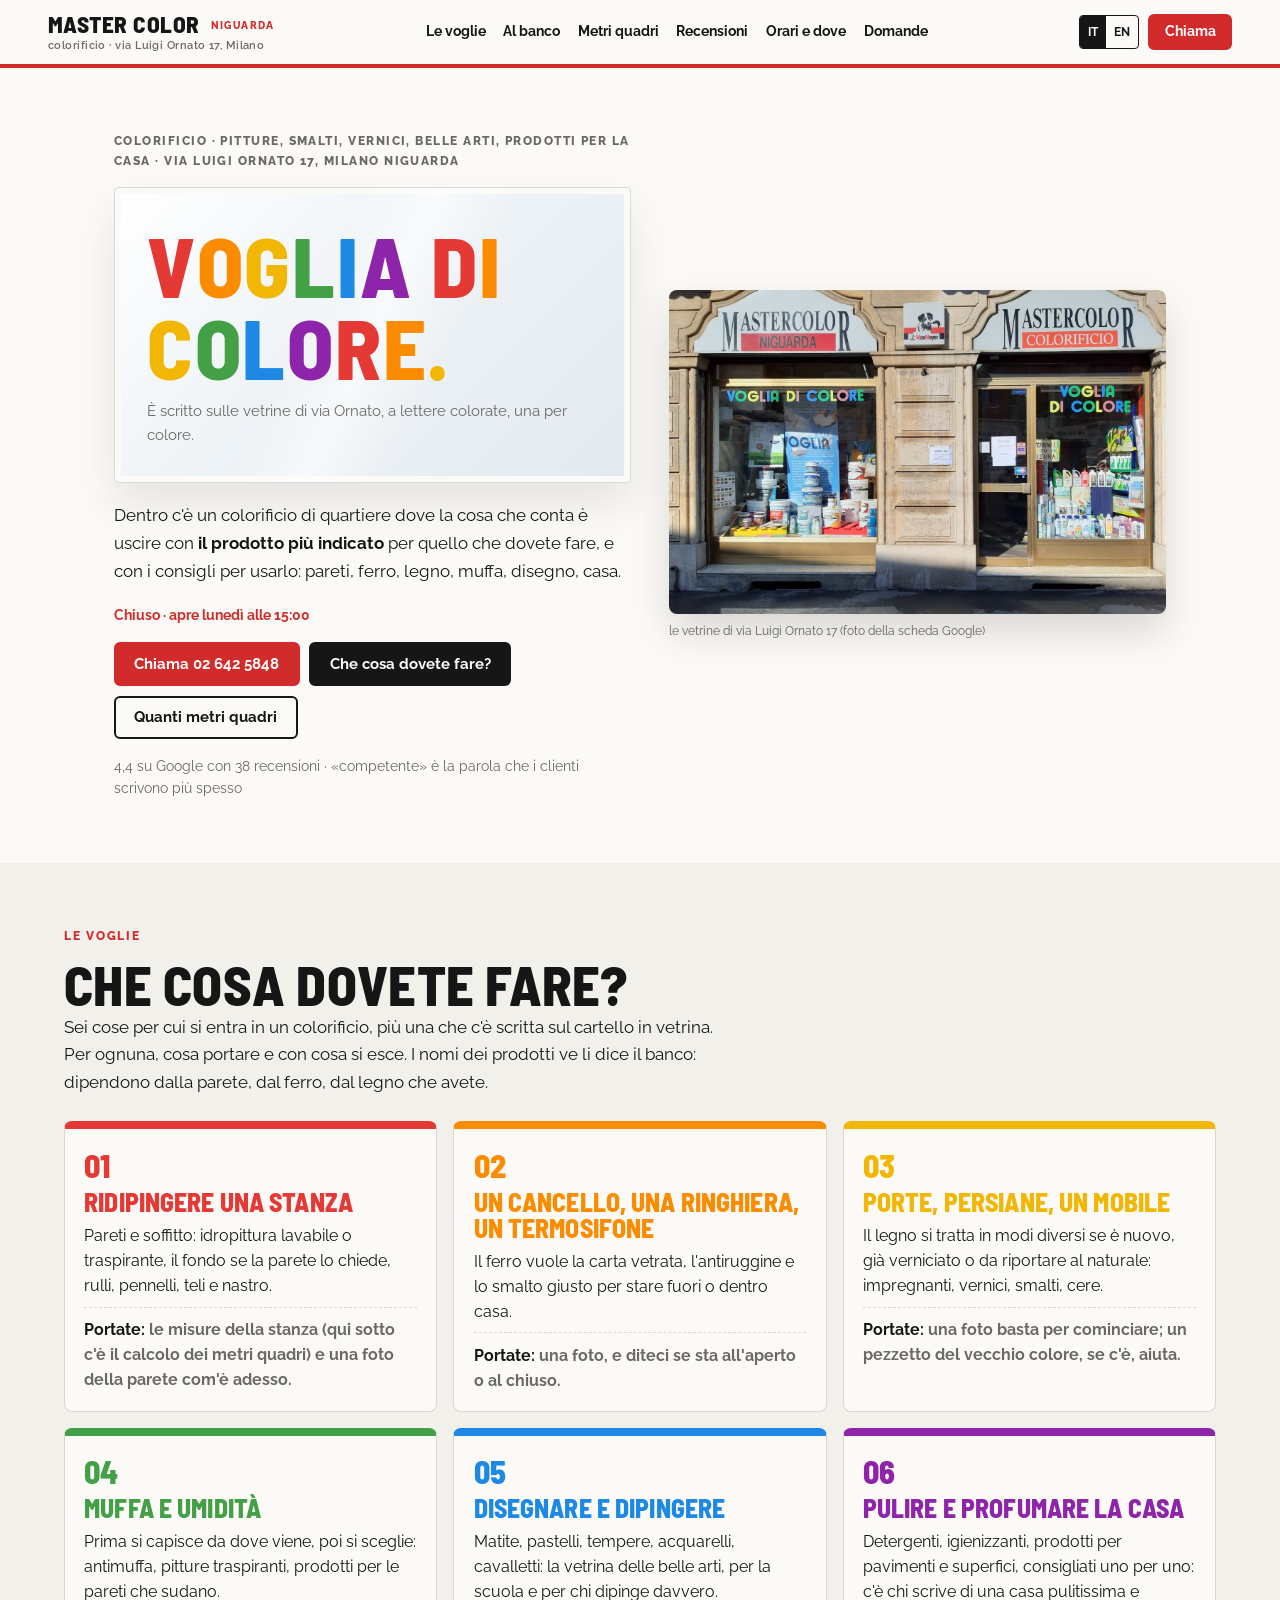
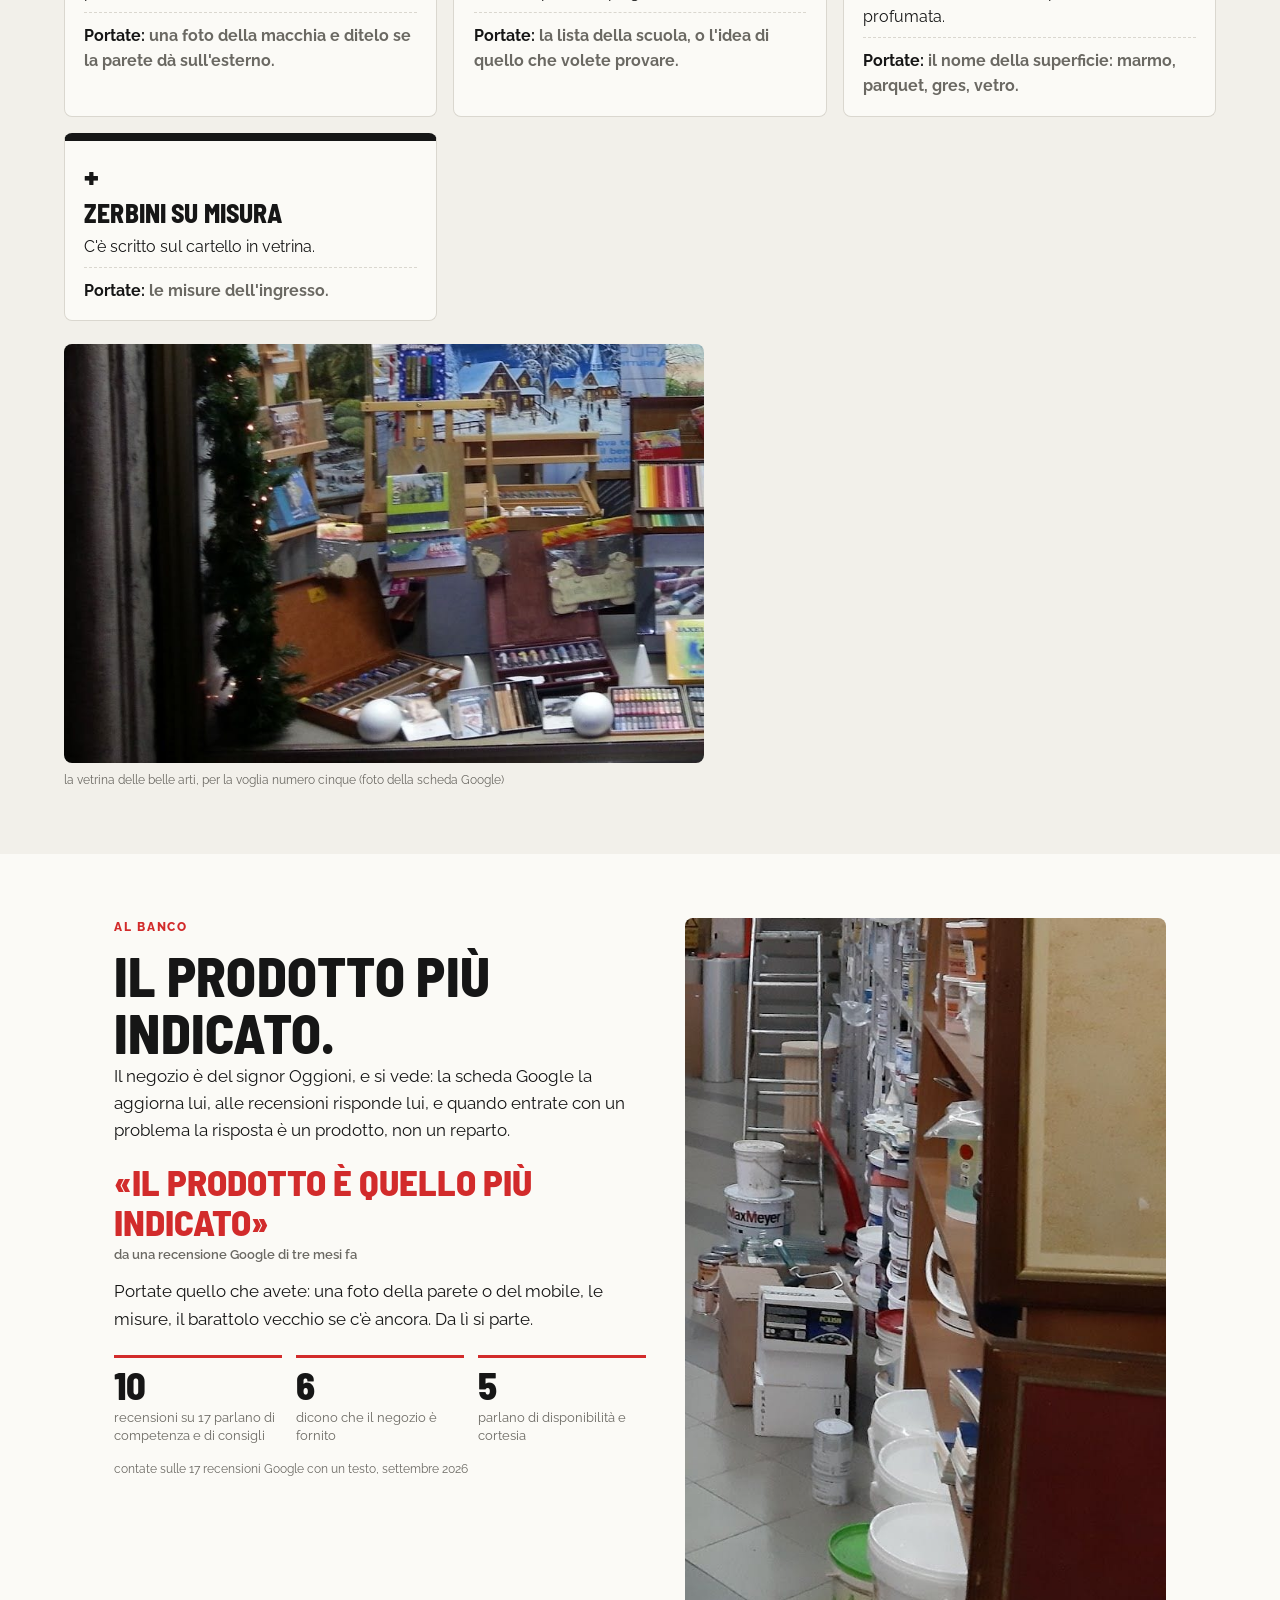
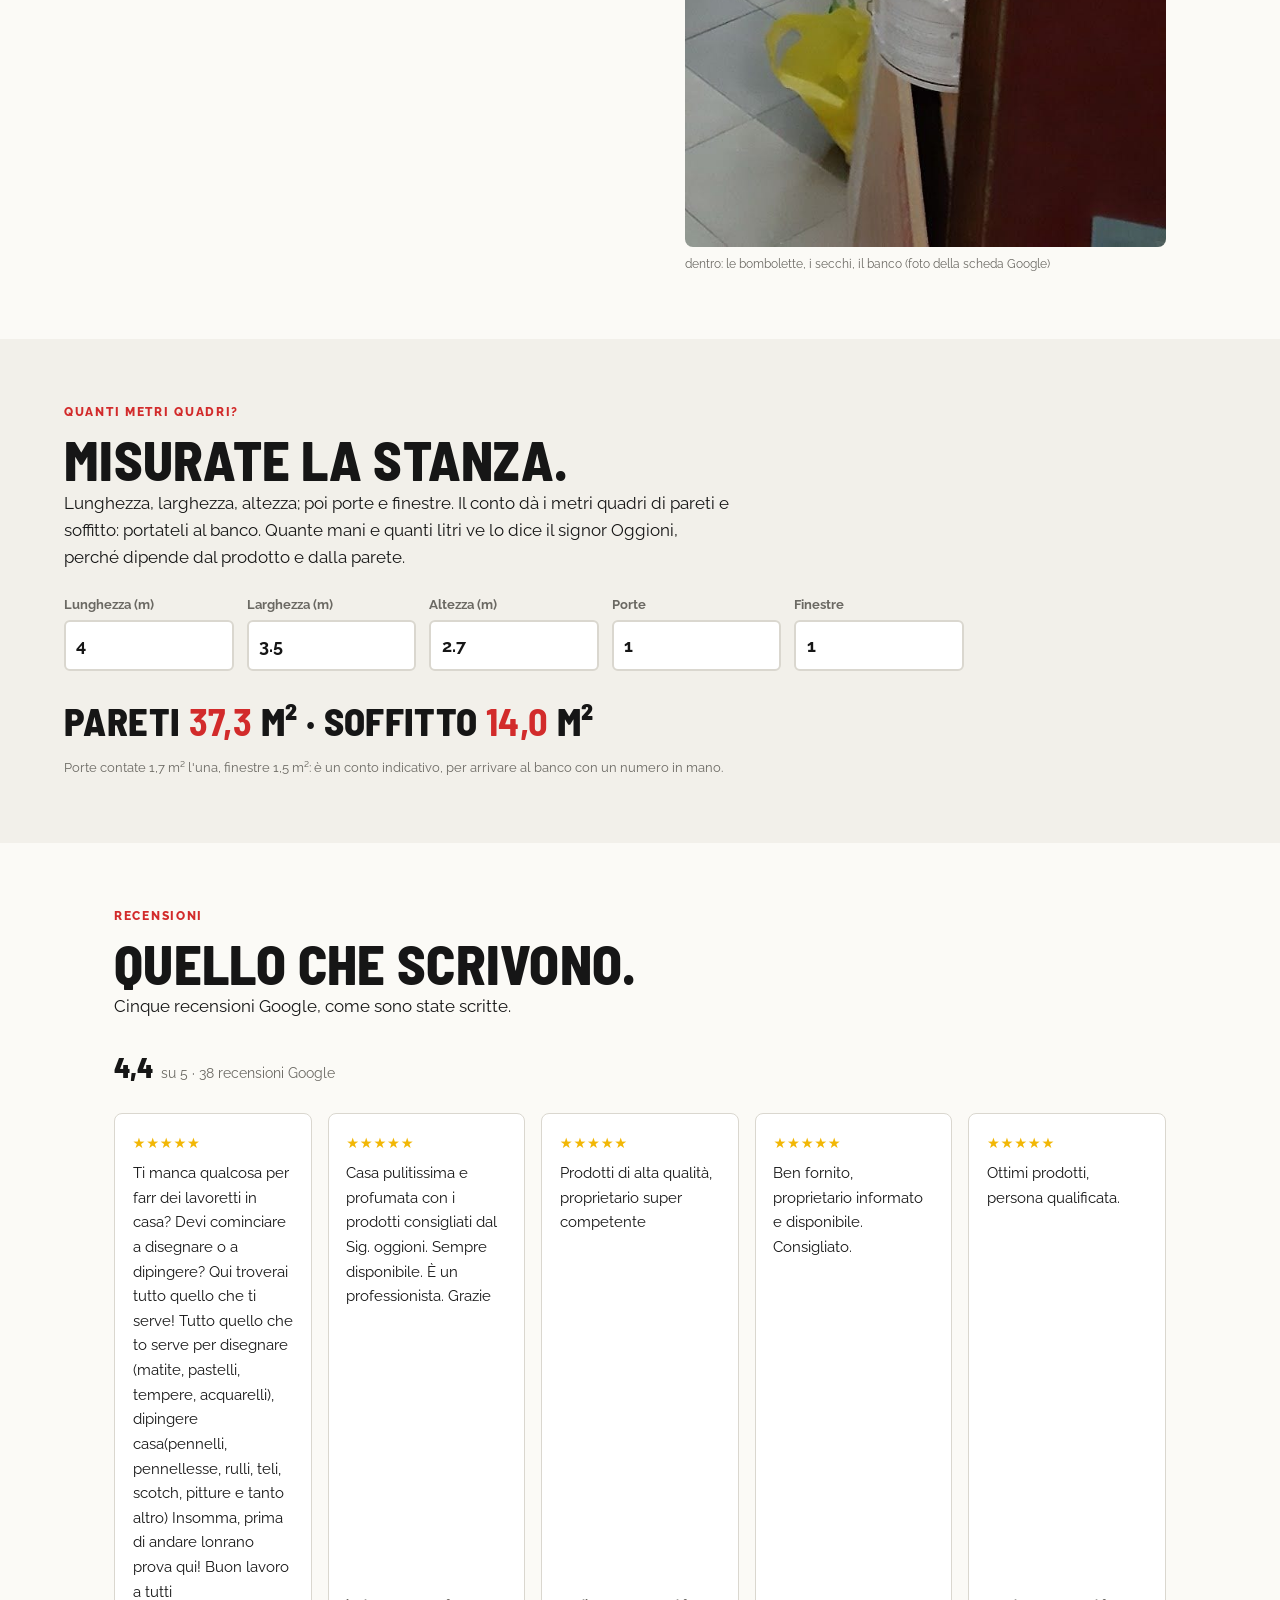
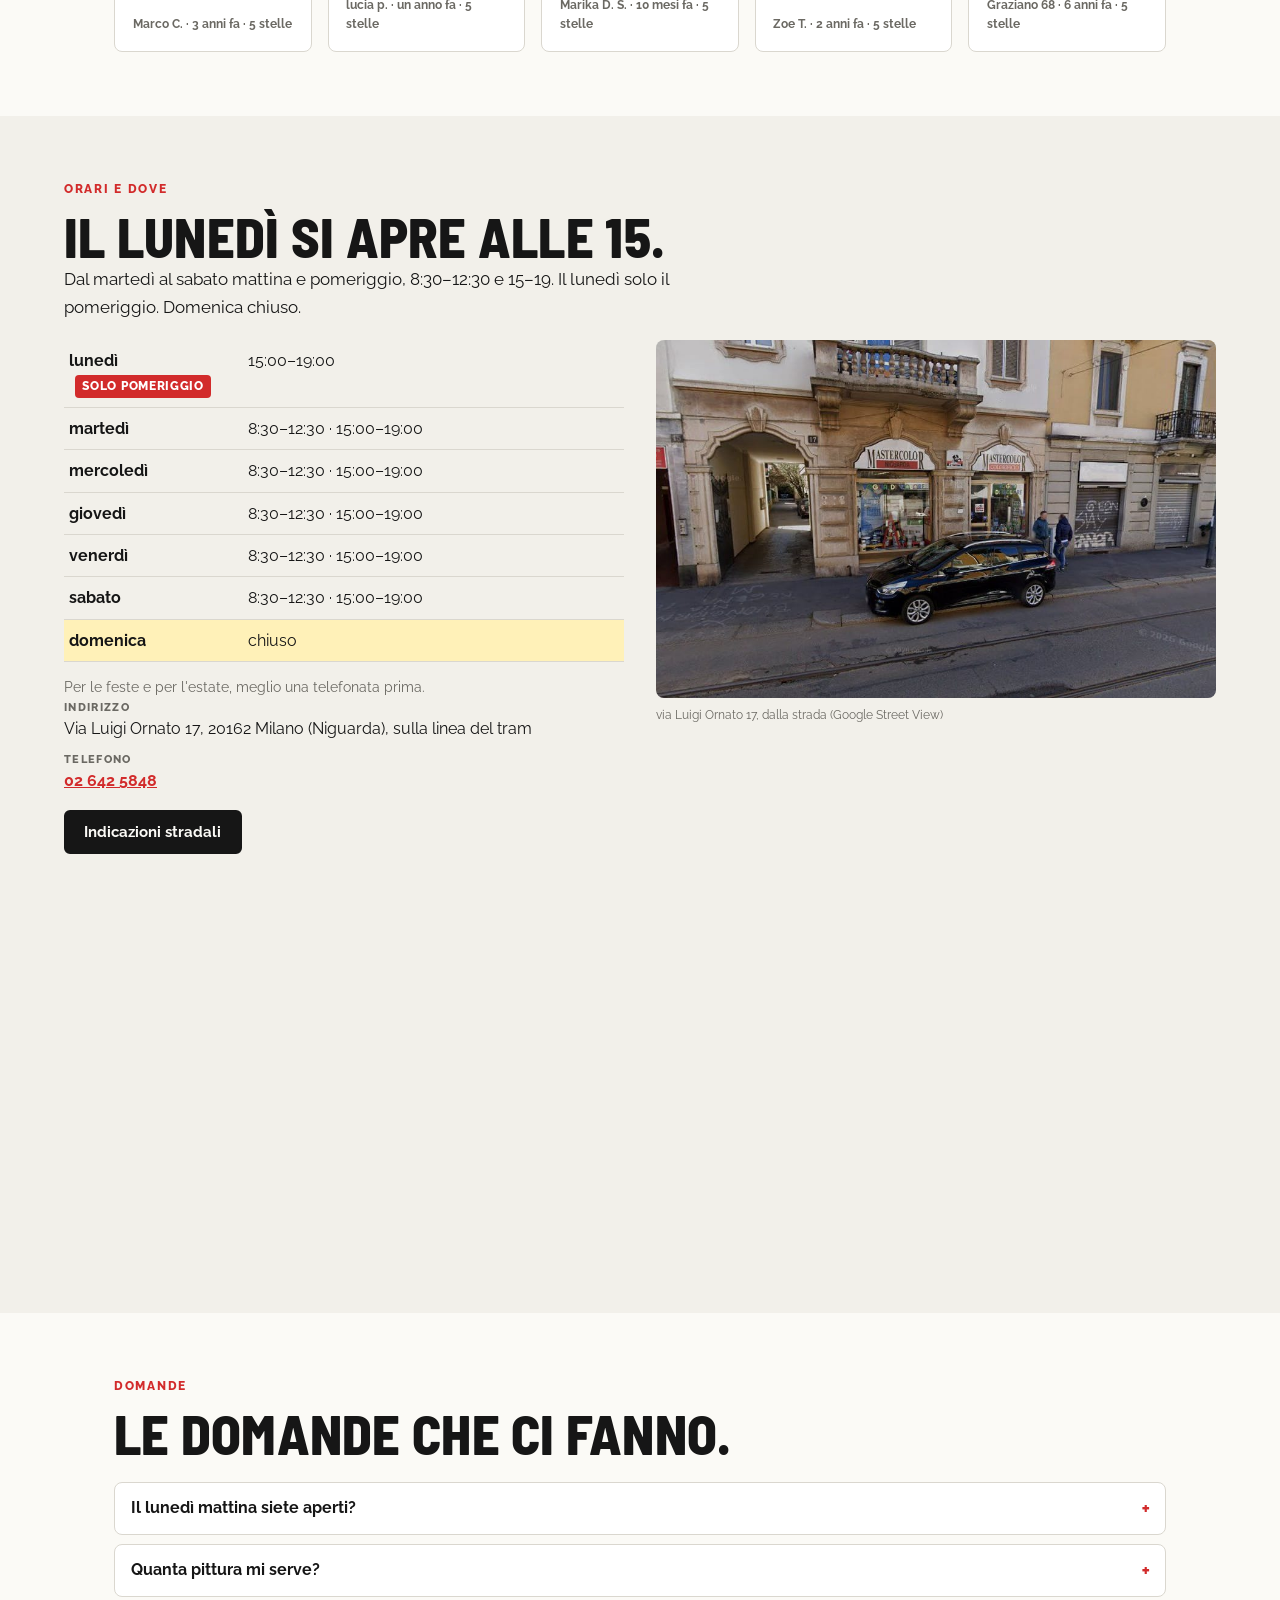
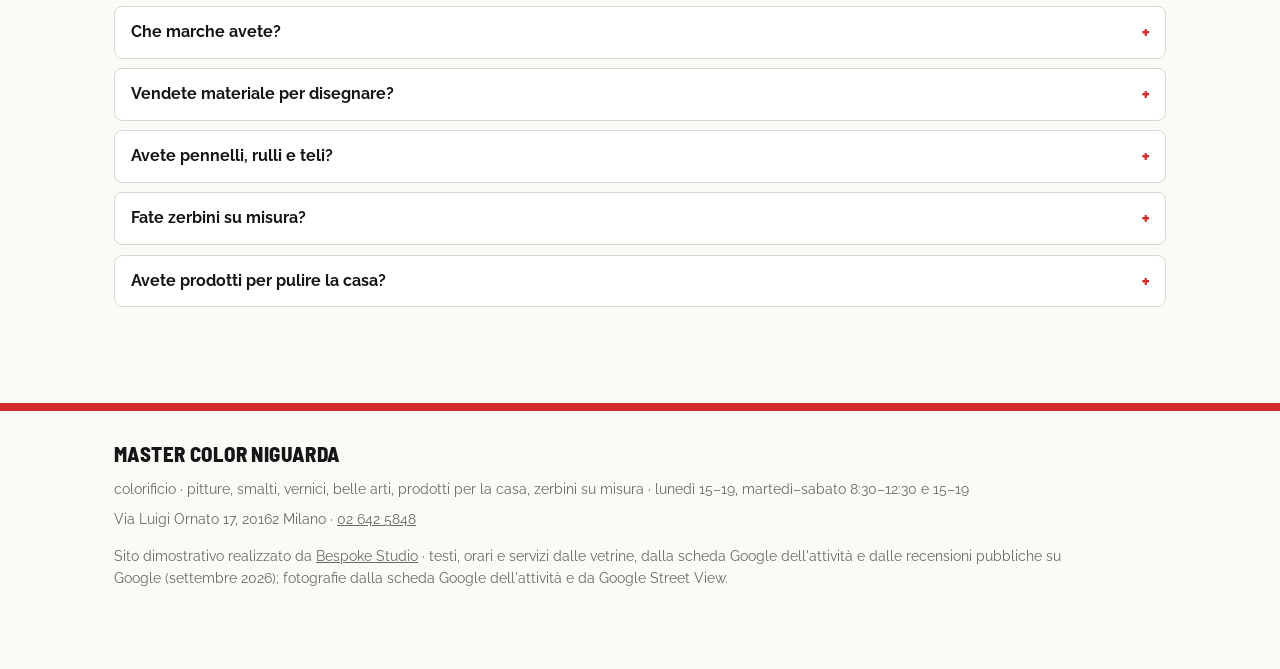
==== commit 155a5740: "Master Color Niguarda: ritaglio dell'interno senza etichette di marca Co-Authored-By: Claude Fable 5" ====
--- a/index.html
+++ b/index.html
@@ -147,7 +147,7 @@
     </div>
     <figure class="foto reveal reveal-d2">
       <button type="button" class="shot" data-full="img/interno.jpg" aria-label="Ingrandisci la foto dell'interno" data-i18n-aria="b.zoom">
-        <img src="img/interno.jpg" alt="Dentro il colorificio: l'espositore delle bombolette spray, i secchi di pittura, il banco rosso e le cartelle colori" width="800" height="1173" data-i18n-alt="b.alt">
+        <img src="img/interno.jpg" alt="Dentro il colorificio: l'espositore delle bombolette spray, i secchi di pittura, il banco rosso e le cartelle colori" width="608" height="1173" data-i18n-alt="b.alt">
       </button>
       <figcaption class="didascalia" data-i18n="b.cap">dentro: le bombolette, i secchi, il banco (foto della scheda Google)</figcaption>
     </figure>
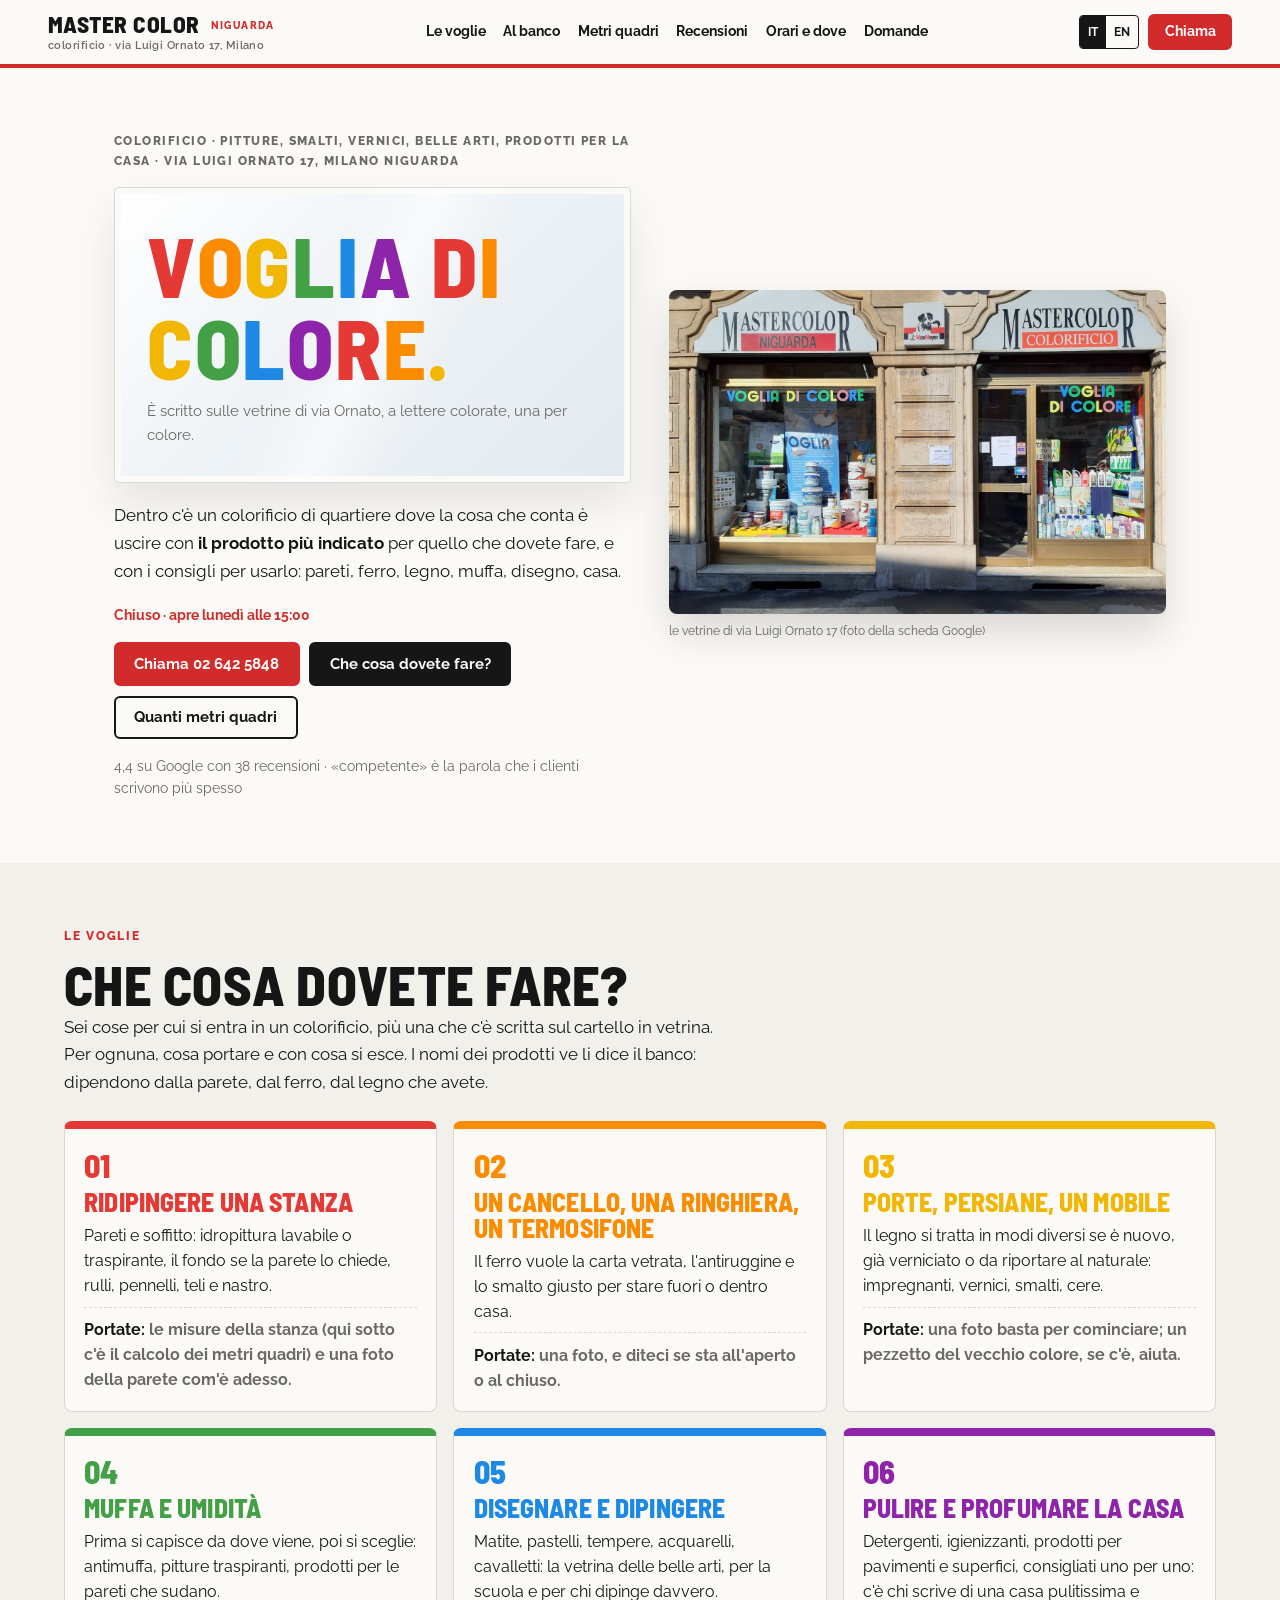
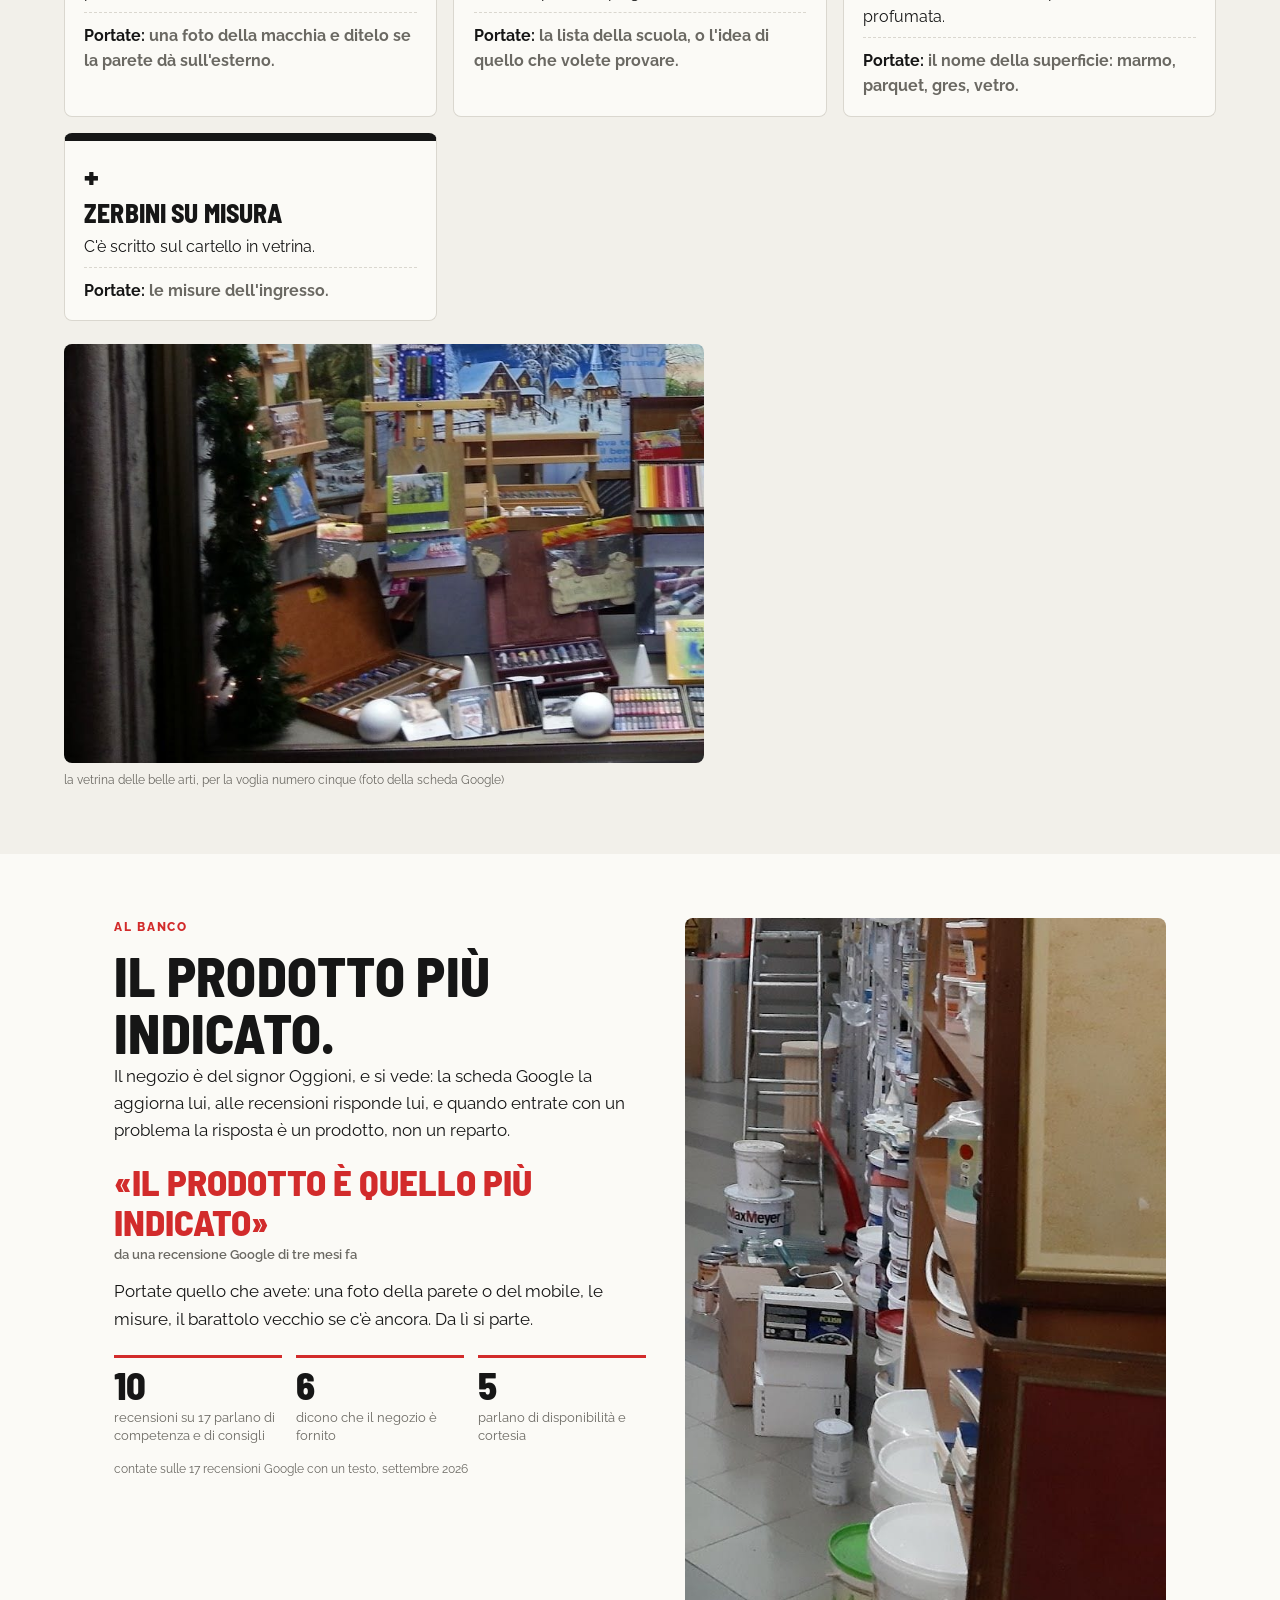
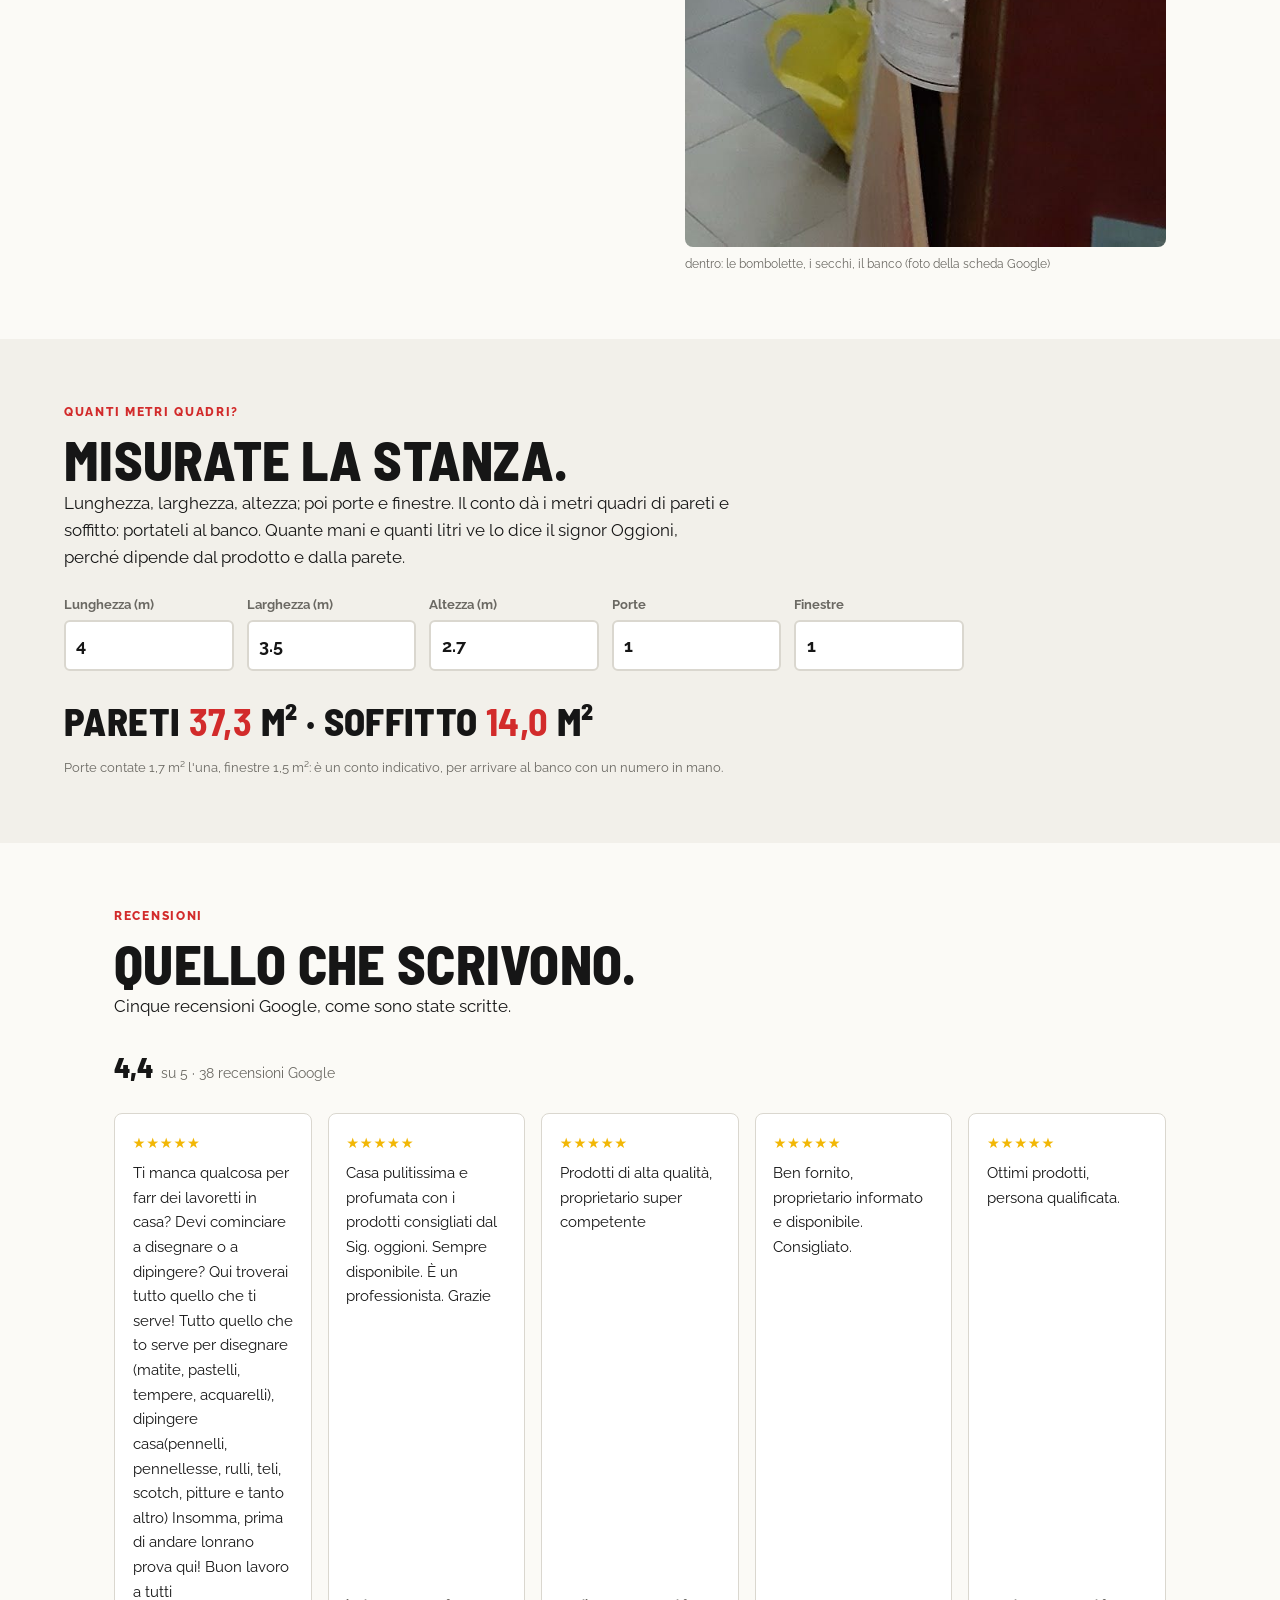
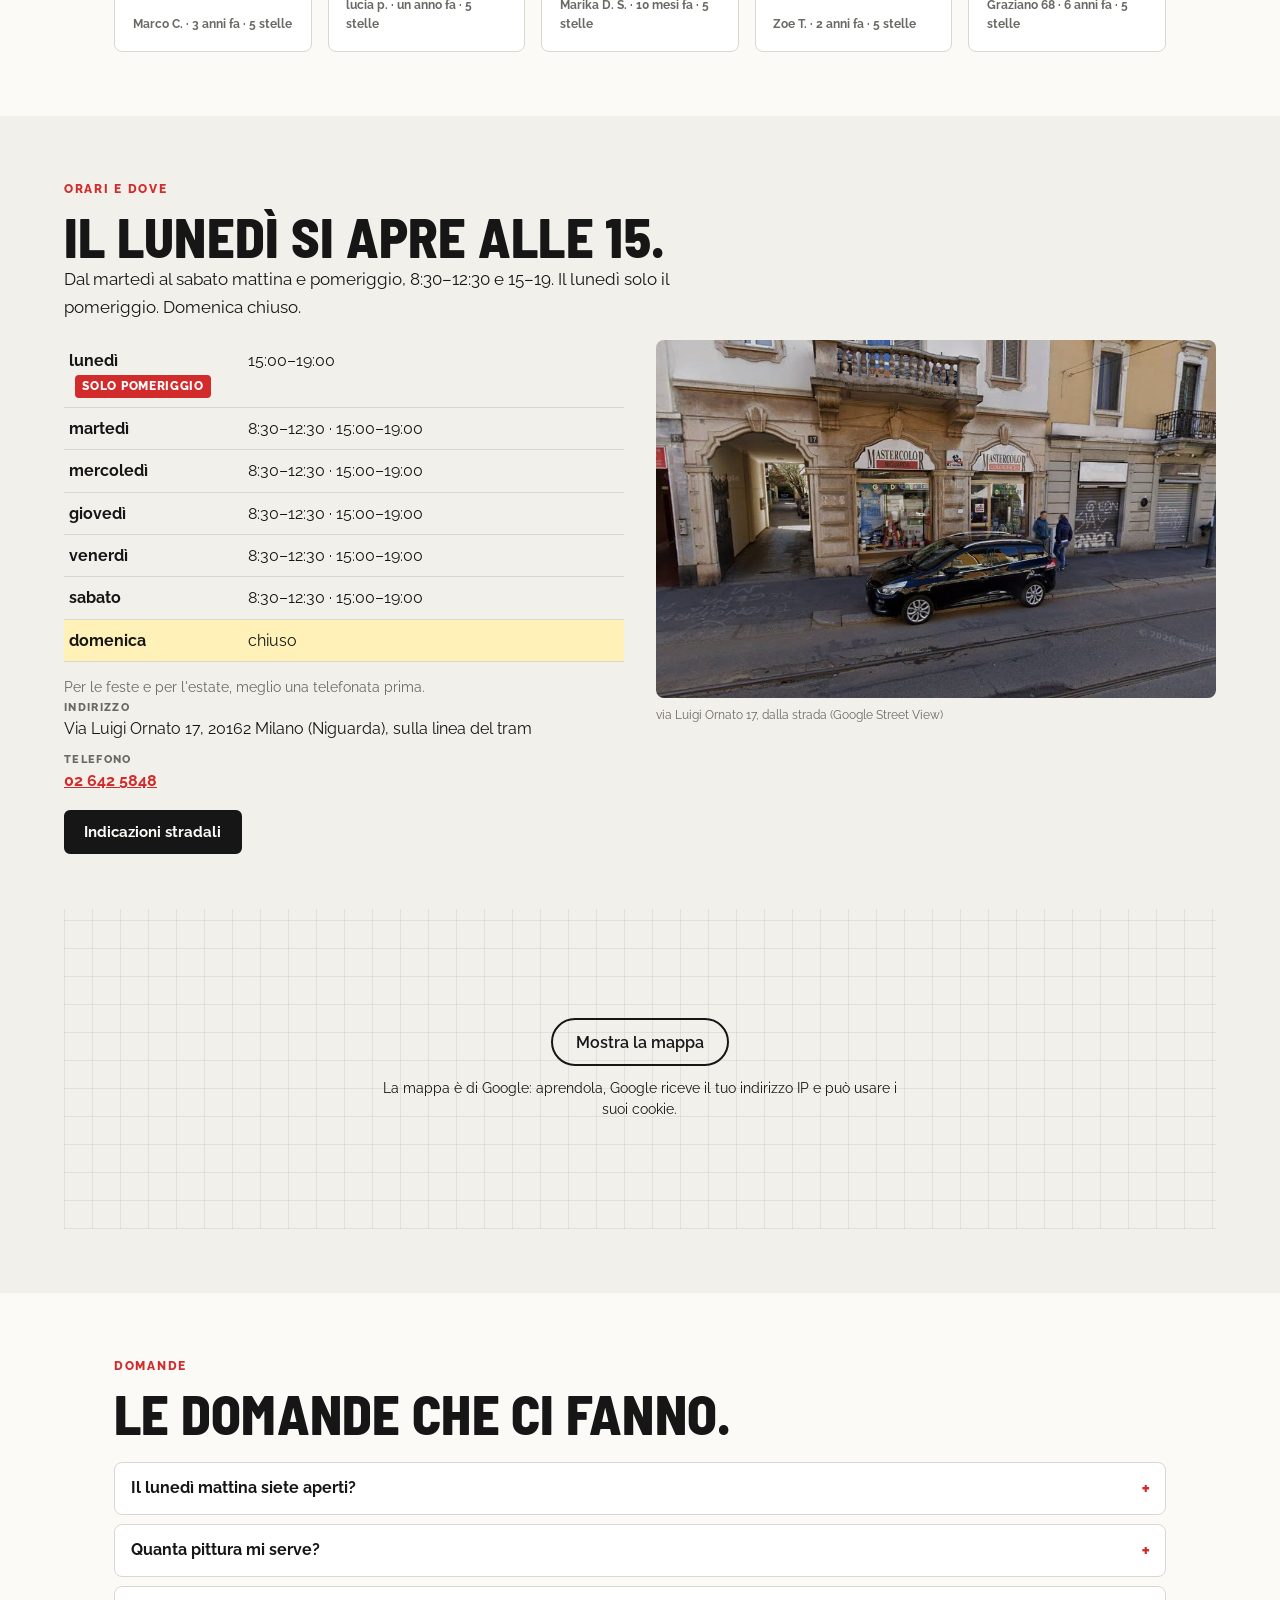
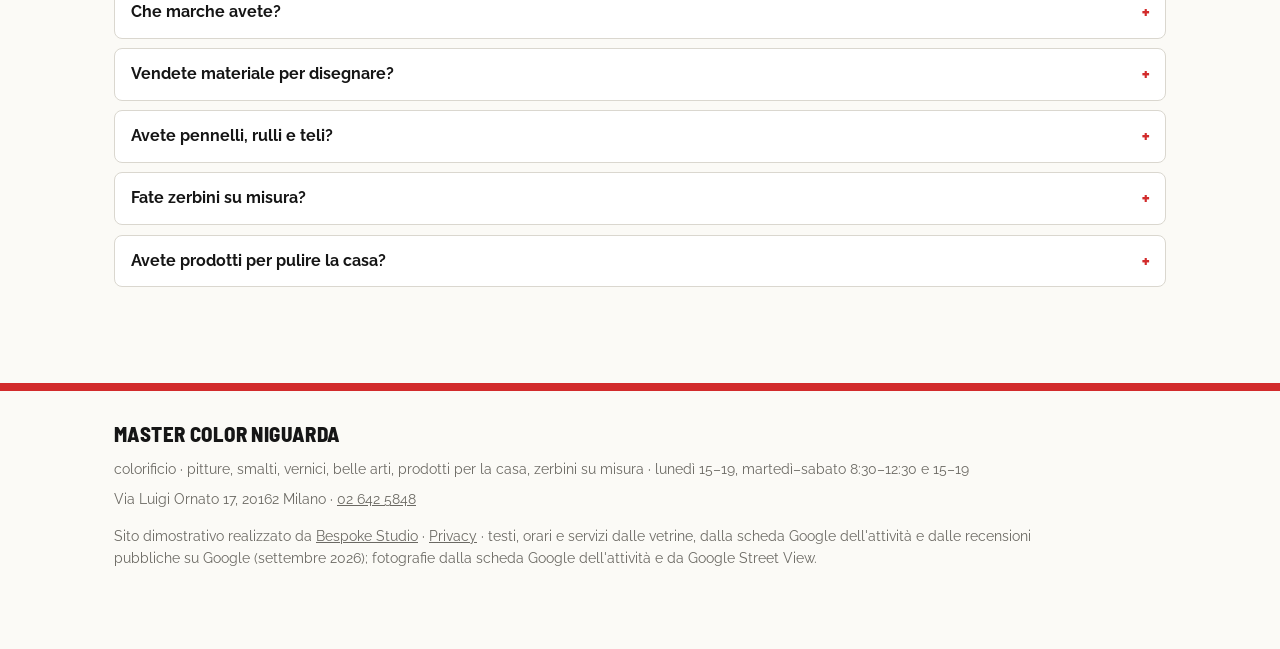
==== commit 882c38ae: "Privacy e pulizia: caratteri sul sito, mappa al clic, informativa, noindex - caratteri copiati nel s" ====
--- a/index.html
+++ b/index.html
@@ -3,6 +3,7 @@
 <head>
 <meta charset="utf-8">
 <meta name="viewport" content="width=device-width, initial-scale=1">
+<meta name="robots" content="noindex">
 <title>Master Color Niguarda — Voglia di colore. Colorificio in via Luigi Ornato 17, Milano</title>
 <meta name="description" content="Master Color Niguarda, colorificio in via Luigi Ornato 17 a Milano (Niguarda): pitture per pareti e soffitti, smalti per ferro e legno, prodotti contro muffa e umidità, belle arti, prodotti per la casa, zerbini su misura. Al banco il prodotto più indicato per quello che dovete fare. Lunedì dalle 15, martedì–sabato 8:30–12:30 e 15–19. Tel 02 642 5848.">
 <link rel="canonical" href="https://rotenzark.github.io/master-color-niguarda/">
@@ -16,12 +17,63 @@
 <link rel="icon" href="img/favicon.svg" type="image/svg+xml">
 <link rel="icon" href="img/favicon-32.png" sizes="32x32" type="image/png">
 <link rel="apple-touch-icon" href="img/apple-touch-icon.png">
-<link rel="preconnect" href="https://fonts.googleapis.com">
-<link rel="preconnect" href="https://fonts.gstatic.com" crossorigin>
-<link href="https://fonts.googleapis.com/css2?family=Barlow+Semi+Condensed:wght@700;800&family=Raleway:ital,wght@0,400;0,600;0,700;0,800;1,400&display=swap" rel="stylesheet">
+<link rel="stylesheet" href="fonts/fonts.css?v=1">
 <link rel="stylesheet" href="css/styles.css?v=1">
 <script type="application/ld+json">
-{"@context":"https://schema.org","@type":"HardwareStore","name":"Master Color Niguarda di Oggioni Luca","alternateName":"Mastercolor Niguarda","image":"https://rotenzark.github.io/master-color-niguarda/img/og.jpg","url":"https://rotenzark.github.io/master-color-niguarda/","telephone":"+390266425848","address":{"@type":"PostalAddress","streetAddress":"Via Luigi Ornato 17","addressLocality":"Milano","postalCode":"20162","addressRegion":"MI","addressCountry":"IT"},"geo":{"@type":"GeoCoordinates","latitude":45.5160526,"longitude":9.1910031},"openingHoursSpecification":[{"@type":"OpeningHoursSpecification","dayOfWeek":"Monday","opens":"15:00","closes":"19:00"},{"@type":"OpeningHoursSpecification","dayOfWeek":["Tuesday","Wednesday","Thursday","Friday","Saturday"],"opens":"08:30","closes":"12:30"},{"@type":"OpeningHoursSpecification","dayOfWeek":["Tuesday","Wednesday","Thursday","Friday","Saturday"],"opens":"15:00","closes":"19:00"}],"aggregateRating":{"@type":"AggregateRating","ratingValue":"4.4","reviewCount":"38"}}
+{
+  "@context": "https://schema.org",
+  "@type": "HardwareStore",
+  "name": "Master Color Niguarda di Oggioni Luca",
+  "alternateName": "Mastercolor Niguarda",
+  "image": "https://rotenzark.github.io/master-color-niguarda/img/og.jpg",
+  "url": "https://rotenzark.github.io/master-color-niguarda/",
+  "telephone": "+39026425848",
+  "address": {
+    "@type": "PostalAddress",
+    "streetAddress": "Via Luigi Ornato 17",
+    "addressLocality": "Milano",
+    "postalCode": "20162",
+    "addressRegion": "MI",
+    "addressCountry": "IT"
+  },
+  "geo": {
+    "@type": "GeoCoordinates",
+    "latitude": 45.5160526,
+    "longitude": 9.1910031
+  },
+  "openingHoursSpecification": [
+    {
+      "@type": "OpeningHoursSpecification",
+      "dayOfWeek": "Monday",
+      "opens": "15:00",
+      "closes": "19:00"
+    },
+    {
+      "@type": "OpeningHoursSpecification",
+      "dayOfWeek": [
+        "Tuesday",
+        "Wednesday",
+        "Thursday",
+        "Friday",
+        "Saturday"
+      ],
+      "opens": "08:30",
+      "closes": "12:30"
+    },
+    {
+      "@type": "OpeningHoursSpecification",
+      "dayOfWeek": [
+        "Tuesday",
+        "Wednesday",
+        "Thursday",
+        "Friday",
+        "Saturday"
+      ],
+      "opens": "15:00",
+      "closes": "19:00"
+    }
+  ]
+}
 </script>
 <script type="application/ld+json">
 {"@context":"https://schema.org","@type":"FAQPage","mainEntity":[
@@ -62,7 +114,7 @@
     <div class="lingue" role="group" aria-label="Lingua">
       <button type="button" data-lang="it" class="is-on">IT</button><button type="button" data-lang="en">EN</button>
     </div>
-    <a class="bottone bottone--rosso" href="tel:+390266425848" data-i18n="cta.chiama">Chiama</a>
+    <a class="bottone bottone--rosso" href="tel:+39026425848" data-i18n="cta.chiama">Chiama</a>
     <button type="button" class="burger" id="burger" aria-label="Apri il menu" aria-expanded="false" aria-controls="drawer" data-i18n-aria="nav.apri"><span></span><span></span><span></span></button>
   </div>
 </header>
@@ -73,7 +125,7 @@
   <a href="#recensioni" data-i18n="nav.recensioni">Recensioni</a>
   <a href="#orari" data-i18n="nav.orari">Orari e dove</a>
   <a href="#domande" data-i18n="nav.domande">Domande</a>
-  <a class="drawer__cta" href="tel:+390266425848" data-i18n="cta.chiama2">Chiama 02 642 5848</a>
+  <a class="drawer__cta" href="tel:+39026425848" data-i18n="cta.chiama2">Chiama 02 642 5848</a>
 </div>
 
 <main>
@@ -90,7 +142,7 @@
       <p class="apertura__p" data-i18n="h.p">Dentro c'è un colorificio di quartiere dove la cosa che conta è uscire con <b>il prodotto più indicato</b> per quello che dovete fare, e con i consigli per usarlo: pareti, ferro, legno, muffa, disegno, casa.</p>
       <p class="apertura__stato" id="orarioStato">Orari in negozio</p>
       <div class="apertura__azioni">
-        <a class="bottone bottone--rosso" href="tel:+390266425848" data-i18n="h.cta1">Chiama 02 642 5848</a>
+        <a class="bottone bottone--rosso" href="tel:+39026425848" data-i18n="h.cta1">Chiama 02 642 5848</a>
         <a class="bottone bottone--nero" href="#voglie" data-i18n="h.cta2">Che cosa dovete fare?</a>
         <a class="bottone bottone--bordo" href="#metri" data-i18n="h.cta3">Quanti metri quadri</a>
       </div>
@@ -179,8 +231,8 @@
   <p class="sezione__p reveal reveal-d2" data-i18n="r.p">Cinque recensioni Google, come sono state scritte.</p>
   <p class="voto reveal reveal-d2"><b>4,4</b><span data-i18n="r.voto">su 5 · 38 recensioni Google</span></p>
   <ul class="recensioni">
-    <li class="rec reveal"><span class="stelle" aria-hidden="true">★★★★★</span><p>Ti manca qualcosa per farr dei lavoretti in casa? Devi cominciare a disegnare o a dipingere? Qui troverai tutto quello che ti serve! Tutto quello che to serve per disegnare (matite, pastelli, tempere, acquarelli), dipingere casa(pennelli, pennellesse, rulli, teli, scotch, pitture e tanto altro) Insomma, prima di andare lonrano prova qui! Buon lavoro a tutti</p><span class="rec__chi" data-i18n="r1.c">Marco C. · 3 anni fa · 5 stelle</span></li>
-    <li class="rec reveal reveal-d1"><span class="stelle" aria-hidden="true">★★★★★</span><p>Casa pulitissima e profumata con i prodotti consigliati dal Sig. oggioni. Sempre disponibile. È un professionista. Grazie</p><span class="rec__chi" data-i18n="r2.c">lucia p. · un anno fa · 5 stelle</span></li>
+    <li class="rec reveal"><span class="stelle" aria-hidden="true">★★★★★</span><p lang="it">Ti manca qualcosa per farr dei lavoretti in casa? Devi cominciare a disegnare o a dipingere? Qui troverai tutto quello che ti serve! Tutto quello che to serve per disegnare (matite, pastelli, tempere, acquarelli), dipingere casa(pennelli, pennellesse, rulli, teli, scotch, pitture e tanto altro) Insomma, prima di andare lonrano prova qui! Buon lavoro a tutti</p><span class="rec__chi" data-i18n="r1.c">Marco C. · 3 anni fa · 5 stelle</span></li>
+    <li class="rec reveal reveal-d1"><span class="stelle" aria-hidden="true">★★★★★</span><p lang="it">Casa pulitissima e profumata con i prodotti consigliati dal Sig. oggioni. Sempre disponibile. È un professionista. Grazie</p><span class="rec__chi" data-i18n="r2.c">lucia p. · un anno fa · 5 stelle</span></li>
     <li class="rec reveal reveal-d2"><span class="stelle" aria-hidden="true">★★★★★</span><p>Prodotti di alta qualità, proprietario super competente</p><span class="rec__chi" data-i18n="r3.c">Marika D. S. · 10 mesi fa · 5 stelle</span></li>
     <li class="rec reveal reveal-d3"><span class="stelle" aria-hidden="true">★★★★★</span><p>Ben fornito, proprietario informato e disponibile. Consigliato.</p><span class="rec__chi" data-i18n="r4.c">Zoe T. · 2 anni fa · 5 stelle</span></li>
     <li class="rec reveal reveal-d3"><span class="stelle" aria-hidden="true">★★★★★</span><p>Ottimi prodotti, persona qualificata.</p><span class="rec__chi" data-i18n="r5.c">Graziano 68 · 6 anni fa · 5 stelle</span></li>
@@ -210,7 +262,7 @@
         <p class="orari__nota" data-i18n="o.nota">Per le feste e per l'estate, meglio una telefonata prima.</p>
         <ul class="contatti">
           <li><span class="contatti__k" data-i18n="k.ind">indirizzo</span>Via Luigi Ornato 17, 20162 Milano (Niguarda), sulla linea del tram</li>
-          <li><span class="contatti__k" data-i18n="k.tel">telefono</span><a href="tel:+390266425848">02 642 5848</a></li>
+          <li><span class="contatti__k" data-i18n="k.tel">telefono</span><a href="tel:+39026425848">02 642 5848</a></li>
         </ul>
         <a class="bottone bottone--nero" href="https://www.google.com/maps/dir/?api=1&amp;destination=Via+Luigi+Ornato+17,+20162+Milano" target="_blank" rel="noopener" data-i18n="o.strada">Indicazioni stradali</a>
       </div>
@@ -221,7 +273,7 @@
         <figcaption class="didascalia" data-i18n="o.cap2">via Luigi Ornato 17, dalla strada (Google Street View)</figcaption>
       </figure>
       <div class="mappa reveal" id="mappa">
-        <iframe src="https://www.google.com/maps?q=Master+Color+Niguarda,+Via+Luigi+Ornato+17,+20162+Milano&amp;z=16&amp;output=embed" title="Mappa: Master Color Niguarda, Via Luigi Ornato 17, Milano" loading="lazy" referrerpolicy="no-referrer-when-downgrade" allowfullscreen data-i18n-title="o.mappa"></iframe>
+        <div class="mappa-clic" data-mappa-clic style="--mappa-h: 320px"><template><iframe src="https://www.google.com/maps?q=Master+Color+Niguarda,+Via+Luigi+Ornato+17,+20162+Milano&amp;z=16&amp;output=embed" title="Mappa: Master Color Niguarda, Via Luigi Ornato 17, Milano" loading="lazy" referrerpolicy="no-referrer-when-downgrade" allowfullscreen data-i18n-title="o.mappa"></iframe></template><div class="mappa-clic__velo"><a class="mappa-clic__btn" href="https://www.google.com/maps/dir/?api=1&amp;destination=Via+Luigi+Ornato+17,+20162+Milano" target="_blank" rel="noopener">Mostra la mappa</a><p class="mappa-clic__nota">La mappa è di Google: aprendola, Google riceve il tuo indirizzo IP e può usare i suoi cookie.</p></div></div>
       </div>
     </div>
   </div>
@@ -248,13 +300,13 @@
   <div class="piede__dentro">
     <p class="piede__m">Master Color Niguarda</p>
     <p class="piede__s" data-i18n="piede.s">colorificio · pitture, smalti, vernici, belle arti, prodotti per la casa, zerbini su misura · lunedì 15–19, martedì–sabato 8:30–12:30 e 15–19</p>
-    <p class="piede__d">Via Luigi Ornato 17, 20162 Milano · <a href="tel:+390266425848">02 642 5848</a></p>
-    <p class="piede__b" data-i18n="piede.b">Sito dimostrativo realizzato da <a href="https://bespokestud.io" target="_blank" rel="noopener">Bespoke Studio</a> · testi, orari e servizi dalle vetrine, dalla scheda Google dell'attività e dalle recensioni pubbliche su Google (settembre 2026); fotografie dalla scheda Google dell'attività e da Google Street View.</p>
+    <p class="piede__d">Via Luigi Ornato 17, 20162 Milano · <a href="tel:+39026425848">02 642 5848</a></p>
+    <p class="piede__b" data-i18n="piede.b">Sito dimostrativo realizzato da <a href="https://bespokestud.io" target="_blank" rel="noopener">Bespoke Studio</a> · <a href="privacy.html">Privacy</a> · testi, orari e servizi dalle vetrine, dalla scheda Google dell'attività e dalle recensioni pubbliche su Google (settembre 2026); fotografie dalla scheda Google dell'attività e da Google Street View.</p>
   </div>
 </footer>
 
 <div class="barra" id="actionBar">
-  <a href="tel:+390266425848" data-i18n="b.chiama">Chiama</a>
+  <a href="tel:+39026425848" data-i18n="b.chiama">Chiama</a>
   <a href="#voglie" data-i18n="b.voglie">Voglie</a>
   <a href="#orari" data-i18n="b.orari">Orari</a>
   <a href="#mappa" data-i18n="b.mappa">Mappa</a>
@@ -268,5 +320,6 @@
 <script src="https://cdn.jsdelivr.net/npm/gsap@3.12.5/dist/gsap.min.js"></script>
 <script src="https://cdn.jsdelivr.net/npm/gsap@3.12.5/dist/ScrollTrigger.min.js"></script>
 <script src="js/main.js?v=1"></script>
+<script src="js/mappa-clic.js?v=1" defer></script>
 </body>
 </html>
--- a/fonts/fonts.css
+++ b/fonts/fonts.css
@@ -0,0 +1,280 @@
+/* Caratteri ospitati sul sito: nessuna richiesta a Google Fonts o Fontshare (giro privacy 1/10/2026). Licenze in LICENSE.txt. */
+/* vietnamese */
+@font-face {
+  font-family: 'Barlow Semi Condensed';
+  font-style: normal;
+  font-weight: 700;
+  font-display: swap;
+  src: url(barlowsemicondensed-v16-wlpigxjLBV1hqnzfr-F8sEYMB0Yybp0mudRfw6-_CGslu50.woff2) format('woff2');
+  unicode-range: U+0102-0103, U+0110-0111, U+0128-0129, U+0168-0169, U+01A0-01A1, U+01AF-01B0, U+0300-0301, U+0303-0304, U+0308-0309, U+0323, U+0329, U+1EA0-1EF9, U+20AB;
+}
+/* latin-ext */
+@font-face {
+  font-family: 'Barlow Semi Condensed';
+  font-style: normal;
+  font-weight: 700;
+  font-display: swap;
+  src: url(barlowsemicondensed-v16-wlpigxjLBV1hqnzfr-F8sEYMB0Yybp0mudRfw6-_CWslu50.woff2) format('woff2');
+  unicode-range: U+0100-02BA, U+02BD-02C5, U+02C7-02CC, U+02CE-02D7, U+02DD-02FF, U+0304, U+0308, U+0329, U+1D00-1DBF, U+1E00-1E9F, U+1EF2-1EFF, U+2020, U+20A0-20AB, U+20AD-20C0, U+2113, U+2C60-2C7F, U+A720-A7FF;
+}
+/* latin */
+@font-face {
+  font-family: 'Barlow Semi Condensed';
+  font-style: normal;
+  font-weight: 700;
+  font-display: swap;
+  src: url(barlowsemicondensed-v16-wlpigxjLBV1hqnzfr-F8sEYMB0Yybp0mudRfw6-_B2sl.woff2) format('woff2');
+  unicode-range: U+0000-00FF, U+0131, U+0152-0153, U+02BB-02BC, U+02C6, U+02DA, U+02DC, U+0304, U+0308, U+0329, U+2000-206F, U+20AC, U+2122, U+2191, U+2193, U+2212, U+2215, U+FEFF, U+FFFD;
+}
+/* vietnamese */
+@font-face {
+  font-family: 'Barlow Semi Condensed';
+  font-style: normal;
+  font-weight: 800;
+  font-display: swap;
+  src: url(barlowsemicondensed-v16-wlpigxjLBV1hqnzfr-F8sEYMB0Yybp0mudRf36y_CGslu50.woff2) format('woff2');
+  unicode-range: U+0102-0103, U+0110-0111, U+0128-0129, U+0168-0169, U+01A0-01A1, U+01AF-01B0, U+0300-0301, U+0303-0304, U+0308-0309, U+0323, U+0329, U+1EA0-1EF9, U+20AB;
+}
+/* latin-ext */
+@font-face {
+  font-family: 'Barlow Semi Condensed';
+  font-style: normal;
+  font-weight: 800;
+  font-display: swap;
+  src: url(barlowsemicondensed-v16-wlpigxjLBV1hqnzfr-F8sEYMB0Yybp0mudRf36y_CWslu50.woff2) format('woff2');
+  unicode-range: U+0100-02BA, U+02BD-02C5, U+02C7-02CC, U+02CE-02D7, U+02DD-02FF, U+0304, U+0308, U+0329, U+1D00-1DBF, U+1E00-1E9F, U+1EF2-1EFF, U+2020, U+20A0-20AB, U+20AD-20C0, U+2113, U+2C60-2C7F, U+A720-A7FF;
+}
+/* latin */
+@font-face {
+  font-family: 'Barlow Semi Condensed';
+  font-style: normal;
+  font-weight: 800;
+  font-display: swap;
+  src: url(barlowsemicondensed-v16-wlpigxjLBV1hqnzfr-F8sEYMB0Yybp0mudRf36y_B2sl.woff2) format('woff2');
+  unicode-range: U+0000-00FF, U+0131, U+0152-0153, U+02BB-02BC, U+02C6, U+02DA, U+02DC, U+0304, U+0308, U+0329, U+2000-206F, U+20AC, U+2122, U+2191, U+2193, U+2212, U+2215, U+FEFF, U+FFFD;
+}
+/* cyrillic-ext */
+@font-face {
+  font-family: 'Raleway';
+  font-style: italic;
+  font-weight: 400;
+  font-display: swap;
+  src: url(raleway-v37-1Pt_g8zYS_SKggPNyCgSQamb1W0lwk4S4WjMDr4fIA9c.woff2) format('woff2');
+  unicode-range: U+0460-052F, U+1C80-1C8A, U+20B4, U+2DE0-2DFF, U+A640-A69F, U+FE2E-FE2F;
+}
+/* cyrillic */
+@font-face {
+  font-family: 'Raleway';
+  font-style: italic;
+  font-weight: 400;
+  font-display: swap;
+  src: url(raleway-v37-1Pt_g8zYS_SKggPNyCgSQamb1W0lwk4S4WjMDrcfIA9c.woff2) format('woff2');
+  unicode-range: U+0301, U+0400-045F, U+0490-0491, U+04B0-04B1, U+2116;
+}
+/* vietnamese */
+@font-face {
+  font-family: 'Raleway';
+  font-style: italic;
+  font-weight: 400;
+  font-display: swap;
+  src: url(raleway-v37-1Pt_g8zYS_SKggPNyCgSQamb1W0lwk4S4WjMDrwfIA9c.woff2) format('woff2');
+  unicode-range: U+0102-0103, U+0110-0111, U+0128-0129, U+0168-0169, U+01A0-01A1, U+01AF-01B0, U+0300-0301, U+0303-0304, U+0308-0309, U+0323, U+0329, U+1EA0-1EF9, U+20AB;
+}
+/* latin-ext */
+@font-face {
+  font-family: 'Raleway';
+  font-style: italic;
+  font-weight: 400;
+  font-display: swap;
+  src: url(raleway-v37-1Pt_g8zYS_SKggPNyCgSQamb1W0lwk4S4WjMDr0fIA9c.woff2) format('woff2');
+  unicode-range: U+0100-02BA, U+02BD-02C5, U+02C7-02CC, U+02CE-02D7, U+02DD-02FF, U+0304, U+0308, U+0329, U+1D00-1DBF, U+1E00-1E9F, U+1EF2-1EFF, U+2020, U+20A0-20AB, U+20AD-20C0, U+2113, U+2C60-2C7F, U+A720-A7FF;
+}
+/* latin */
+@font-face {
+  font-family: 'Raleway';
+  font-style: italic;
+  font-weight: 400;
+  font-display: swap;
+  src: url(raleway-v37-1Pt_g8zYS_SKggPNyCgSQamb1W0lwk4S4WjMDrMfIA.woff2) format('woff2');
+  unicode-range: U+0000-00FF, U+0131, U+0152-0153, U+02BB-02BC, U+02C6, U+02DA, U+02DC, U+0304, U+0308, U+0329, U+2000-206F, U+20AC, U+2122, U+2191, U+2193, U+2212, U+2215, U+FEFF, U+FFFD;
+}
+/* cyrillic-ext */
+@font-face {
+  font-family: 'Raleway';
+  font-style: normal;
+  font-weight: 400;
+  font-display: swap;
+  src: url(raleway-v37-1Ptug8zYS_SKggPNyCAIT5lu.woff2) format('woff2');
+  unicode-range: U+0460-052F, U+1C80-1C8A, U+20B4, U+2DE0-2DFF, U+A640-A69F, U+FE2E-FE2F;
+}
+/* cyrillic */
+@font-face {
+  font-family: 'Raleway';
+  font-style: normal;
+  font-weight: 400;
+  font-display: swap;
+  src: url(raleway-v37-1Ptug8zYS_SKggPNyCkIT5lu.woff2) format('woff2');
+  unicode-range: U+0301, U+0400-045F, U+0490-0491, U+04B0-04B1, U+2116;
+}
+/* vietnamese */
+@font-face {
+  font-family: 'Raleway';
+  font-style: normal;
+  font-weight: 400;
+  font-display: swap;
+  src: url(raleway-v37-1Ptug8zYS_SKggPNyCIIT5lu.woff2) format('woff2');
+  unicode-range: U+0102-0103, U+0110-0111, U+0128-0129, U+0168-0169, U+01A0-01A1, U+01AF-01B0, U+0300-0301, U+0303-0304, U+0308-0309, U+0323, U+0329, U+1EA0-1EF9, U+20AB;
+}
+/* latin-ext */
+@font-face {
+  font-family: 'Raleway';
+  font-style: normal;
+  font-weight: 400;
+  font-display: swap;
+  src: url(raleway-v37-1Ptug8zYS_SKggPNyCMIT5lu.woff2) format('woff2');
+  unicode-range: U+0100-02BA, U+02BD-02C5, U+02C7-02CC, U+02CE-02D7, U+02DD-02FF, U+0304, U+0308, U+0329, U+1D00-1DBF, U+1E00-1E9F, U+1EF2-1EFF, U+2020, U+20A0-20AB, U+20AD-20C0, U+2113, U+2C60-2C7F, U+A720-A7FF;
+}
+/* latin */
+@font-face {
+  font-family: 'Raleway';
+  font-style: normal;
+  font-weight: 400;
+  font-display: swap;
+  src: url(raleway-v37-1Ptug8zYS_SKggPNyC0ITw.woff2) format('woff2');
+  unicode-range: U+0000-00FF, U+0131, U+0152-0153, U+02BB-02BC, U+02C6, U+02DA, U+02DC, U+0304, U+0308, U+0329, U+2000-206F, U+20AC, U+2122, U+2191, U+2193, U+2212, U+2215, U+FEFF, U+FFFD;
+}
+/* cyrillic-ext */
+@font-face {
+  font-family: 'Raleway';
+  font-style: normal;
+  font-weight: 600;
+  font-display: swap;
+  src: url(raleway-v37-1Ptug8zYS_SKggPNyCAIT5lu.woff2) format('woff2');
+  unicode-range: U+0460-052F, U+1C80-1C8A, U+20B4, U+2DE0-2DFF, U+A640-A69F, U+FE2E-FE2F;
+}
+/* cyrillic */
+@font-face {
+  font-family: 'Raleway';
+  font-style: normal;
+  font-weight: 600;
+  font-display: swap;
+  src: url(raleway-v37-1Ptug8zYS_SKggPNyCkIT5lu.woff2) format('woff2');
+  unicode-range: U+0301, U+0400-045F, U+0490-0491, U+04B0-04B1, U+2116;
+}
+/* vietnamese */
+@font-face {
+  font-family: 'Raleway';
+  font-style: normal;
+  font-weight: 600;
+  font-display: swap;
+  src: url(raleway-v37-1Ptug8zYS_SKggPNyCIIT5lu.woff2) format('woff2');
+  unicode-range: U+0102-0103, U+0110-0111, U+0128-0129, U+0168-0169, U+01A0-01A1, U+01AF-01B0, U+0300-0301, U+0303-0304, U+0308-0309, U+0323, U+0329, U+1EA0-1EF9, U+20AB;
+}
+/* latin-ext */
+@font-face {
+  font-family: 'Raleway';
+  font-style: normal;
+  font-weight: 600;
+  font-display: swap;
+  src: url(raleway-v37-1Ptug8zYS_SKggPNyCMIT5lu.woff2) format('woff2');
+  unicode-range: U+0100-02BA, U+02BD-02C5, U+02C7-02CC, U+02CE-02D7, U+02DD-02FF, U+0304, U+0308, U+0329, U+1D00-1DBF, U+1E00-1E9F, U+1EF2-1EFF, U+2020, U+20A0-20AB, U+20AD-20C0, U+2113, U+2C60-2C7F, U+A720-A7FF;
+}
+/* latin */
+@font-face {
+  font-family: 'Raleway';
+  font-style: normal;
+  font-weight: 600;
+  font-display: swap;
+  src: url(raleway-v37-1Ptug8zYS_SKggPNyC0ITw.woff2) format('woff2');
+  unicode-range: U+0000-00FF, U+0131, U+0152-0153, U+02BB-02BC, U+02C6, U+02DA, U+02DC, U+0304, U+0308, U+0329, U+2000-206F, U+20AC, U+2122, U+2191, U+2193, U+2212, U+2215, U+FEFF, U+FFFD;
+}
+/* cyrillic-ext */
+@font-face {
+  font-family: 'Raleway';
+  font-style: normal;
+  font-weight: 700;
+  font-display: swap;
+  src: url(raleway-v37-1Ptug8zYS_SKggPNyCAIT5lu.woff2) format('woff2');
+  unicode-range: U+0460-052F, U+1C80-1C8A, U+20B4, U+2DE0-2DFF, U+A640-A69F, U+FE2E-FE2F;
+}
+/* cyrillic */
+@font-face {
+  font-family: 'Raleway';
+  font-style: normal;
+  font-weight: 700;
+  font-display: swap;
+  src: url(raleway-v37-1Ptug8zYS_SKggPNyCkIT5lu.woff2) format('woff2');
+  unicode-range: U+0301, U+0400-045F, U+0490-0491, U+04B0-04B1, U+2116;
+}
+/* vietnamese */
+@font-face {
+  font-family: 'Raleway';
+  font-style: normal;
+  font-weight: 700;
+  font-display: swap;
+  src: url(raleway-v37-1Ptug8zYS_SKggPNyCIIT5lu.woff2) format('woff2');
+  unicode-range: U+0102-0103, U+0110-0111, U+0128-0129, U+0168-0169, U+01A0-01A1, U+01AF-01B0, U+0300-0301, U+0303-0304, U+0308-0309, U+0323, U+0329, U+1EA0-1EF9, U+20AB;
+}
+/* latin-ext */
+@font-face {
+  font-family: 'Raleway';
+  font-style: normal;
+  font-weight: 700;
+  font-display: swap;
+  src: url(raleway-v37-1Ptug8zYS_SKggPNyCMIT5lu.woff2) format('woff2');
+  unicode-range: U+0100-02BA, U+02BD-02C5, U+02C7-02CC, U+02CE-02D7, U+02DD-02FF, U+0304, U+0308, U+0329, U+1D00-1DBF, U+1E00-1E9F, U+1EF2-1EFF, U+2020, U+20A0-20AB, U+20AD-20C0, U+2113, U+2C60-2C7F, U+A720-A7FF;
+}
+/* latin */
+@font-face {
+  font-family: 'Raleway';
+  font-style: normal;
+  font-weight: 700;
+  font-display: swap;
+  src: url(raleway-v37-1Ptug8zYS_SKggPNyC0ITw.woff2) format('woff2');
+  unicode-range: U+0000-00FF, U+0131, U+0152-0153, U+02BB-02BC, U+02C6, U+02DA, U+02DC, U+0304, U+0308, U+0329, U+2000-206F, U+20AC, U+2122, U+2191, U+2193, U+2212, U+2215, U+FEFF, U+FFFD;
+}
+/* cyrillic-ext */
+@font-face {
+  font-family: 'Raleway';
+  font-style: normal;
+  font-weight: 800;
+  font-display: swap;
+  src: url(raleway-v37-1Ptug8zYS_SKggPNyCAIT5lu.woff2) format('woff2');
+  unicode-range: U+0460-052F, U+1C80-1C8A, U+20B4, U+2DE0-2DFF, U+A640-A69F, U+FE2E-FE2F;
+}
+/* cyrillic */
+@font-face {
+  font-family: 'Raleway';
+  font-style: normal;
+  font-weight: 800;
+  font-display: swap;
+  src: url(raleway-v37-1Ptug8zYS_SKggPNyCkIT5lu.woff2) format('woff2');
+  unicode-range: U+0301, U+0400-045F, U+0490-0491, U+04B0-04B1, U+2116;
+}
+/* vietnamese */
+@font-face {
+  font-family: 'Raleway';
+  font-style: normal;
+  font-weight: 800;
+  font-display: swap;
+  src: url(raleway-v37-1Ptug8zYS_SKggPNyCIIT5lu.woff2) format('woff2');
+  unicode-range: U+0102-0103, U+0110-0111, U+0128-0129, U+0168-0169, U+01A0-01A1, U+01AF-01B0, U+0300-0301, U+0303-0304, U+0308-0309, U+0323, U+0329, U+1EA0-1EF9, U+20AB;
+}
+/* latin-ext */
+@font-face {
+  font-family: 'Raleway';
+  font-style: normal;
+  font-weight: 800;
+  font-display: swap;
+  src: url(raleway-v37-1Ptug8zYS_SKggPNyCMIT5lu.woff2) format('woff2');
+  unicode-range: U+0100-02BA, U+02BD-02C5, U+02C7-02CC, U+02CE-02D7, U+02DD-02FF, U+0304, U+0308, U+0329, U+1D00-1DBF, U+1E00-1E9F, U+1EF2-1EFF, U+2020, U+20A0-20AB, U+20AD-20C0, U+2113, U+2C60-2C7F, U+A720-A7FF;
+}
+/* latin */
+@font-face {
+  font-family: 'Raleway';
+  font-style: normal;
+  font-weight: 800;
+  font-display: swap;
+  src: url(raleway-v37-1Ptug8zYS_SKggPNyC0ITw.woff2) format('woff2');
+  unicode-range: U+0000-00FF, U+0131, U+0152-0153, U+02BB-02BC, U+02C6, U+02DA, U+02DC, U+0304, U+0308, U+0329, U+2000-206F, U+20AC, U+2122, U+2191, U+2193, U+2212, U+2215, U+FEFF, U+FFFD;
+}
--- a/css/styles.css
+++ b/css/styles.css
@@ -210,3 +210,12 @@
   html{scroll-behavior:auto}
   .bottone{transition:none}
 }
+
+/*MAPPACLIC*/
+/* la mappa Google si carica solo al clic (giro privacy 1/10/2026) */
+.mappa-clic { display: flex; align-items: center; justify-content: center; width: 100%; height: 100%; min-height: var(--mappa-h, 320px); box-sizing: border-box; padding: 24px; text-align: center; background: repeating-linear-gradient(0deg, rgba(127, 127, 127, 0.14) 0 1px, transparent 1px 28px), repeating-linear-gradient(90deg, rgba(127, 127, 127, 0.14) 0 1px, transparent 1px 28px); }
+.mappa-clic__velo { display: flex; flex-direction: column; align-items: center; gap: 12px; max-width: 32em; }
+.mappa-clic__btn { display: inline-block; padding: 0.75em 1.4em; border: 2px solid currentColor; border-radius: 999px; color: inherit; font: inherit; font-weight: 600; line-height: 1.2; text-decoration: none; background: transparent; cursor: pointer; }
+.mappa-clic__btn:hover, .mappa-clic__btn:focus-visible { text-decoration: underline; }
+.mappa-clic__nota { margin: 0; font-size: 0.85em; line-height: 1.45; }
+/*/MAPPACLIC*/
